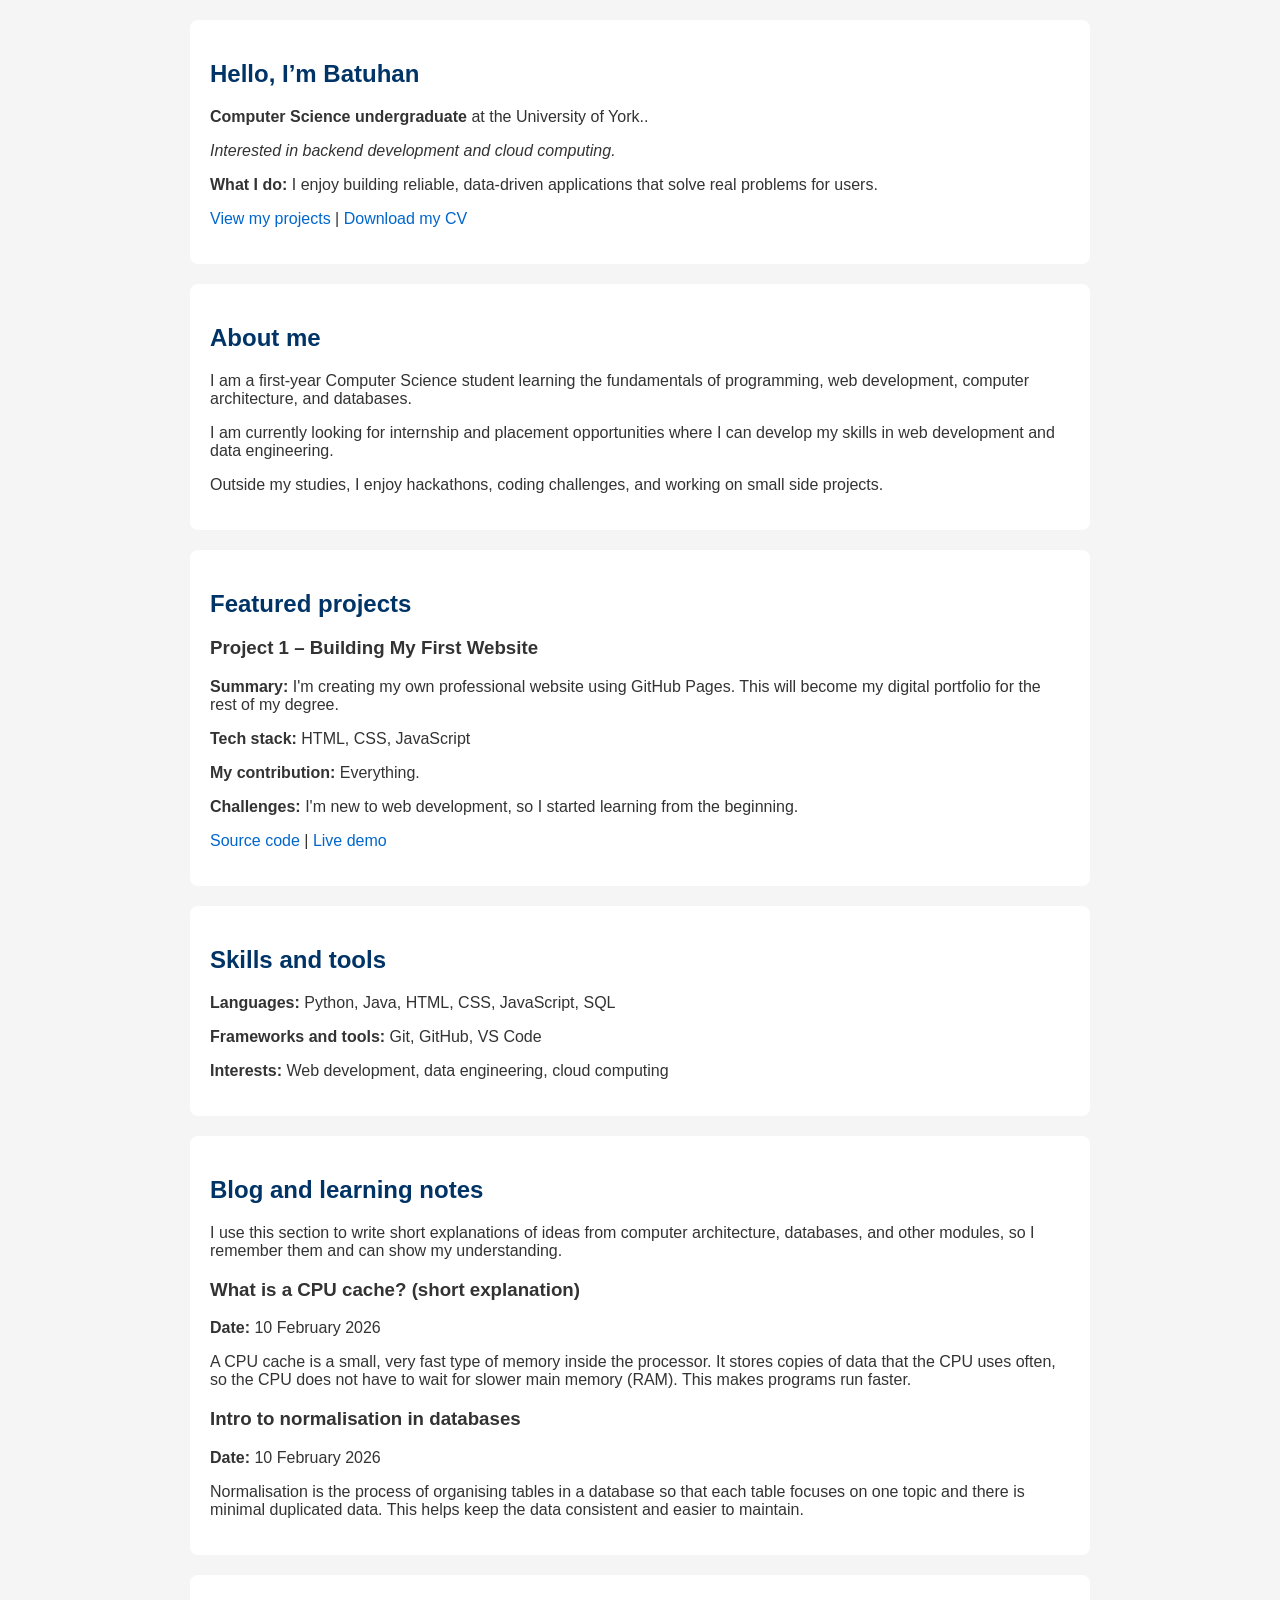
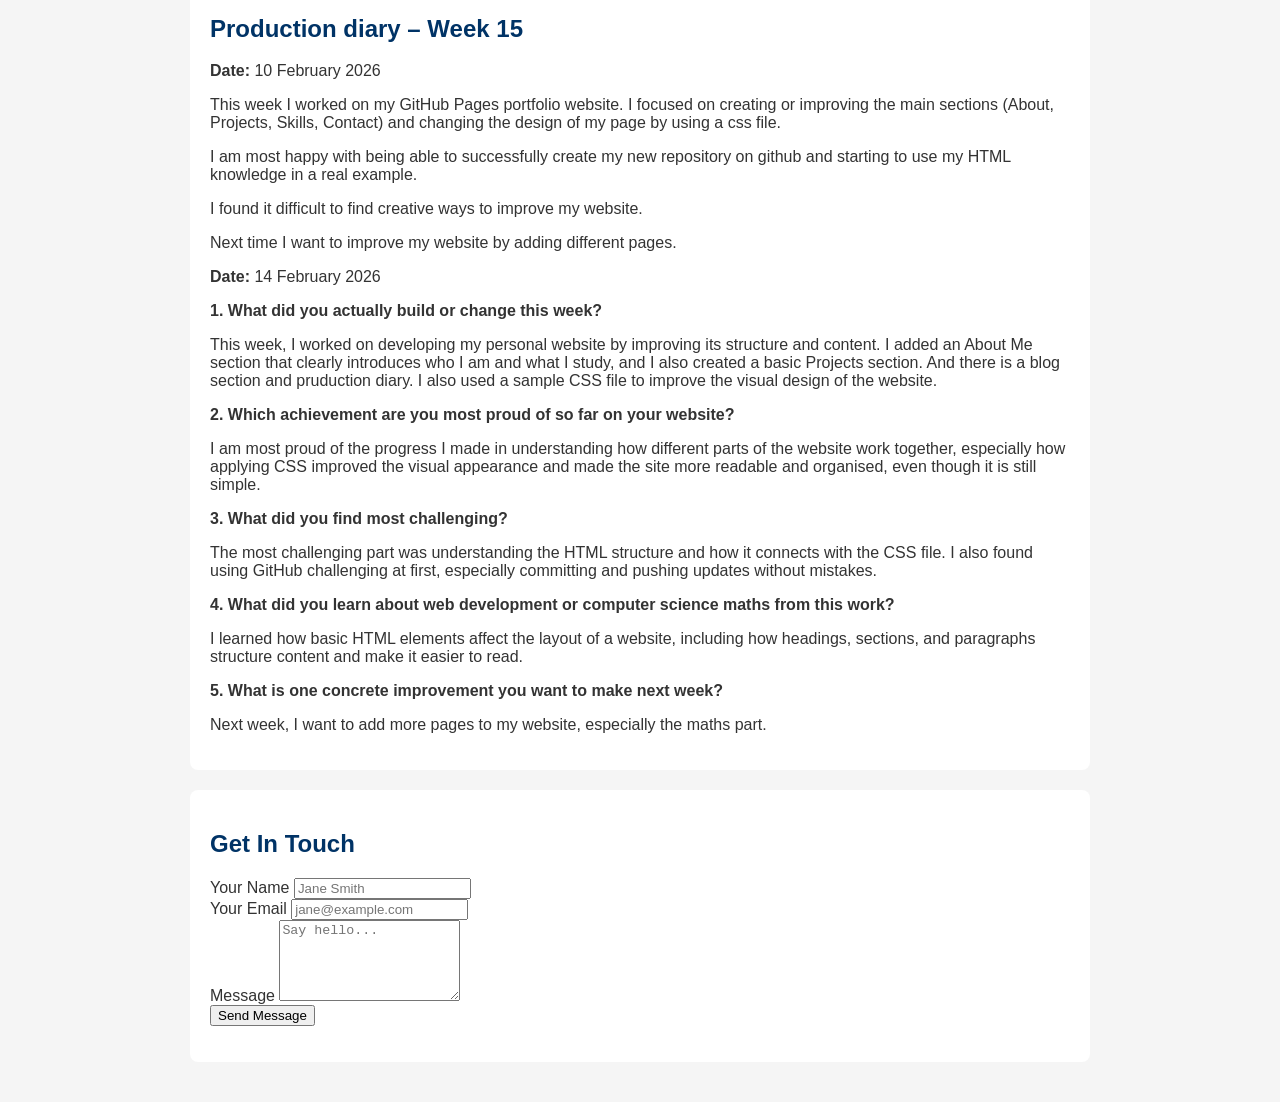
==== index.html @ 4245ebf7 "Implement Supabase form submission functionality Added Supabase configuration and form submission ha" ====
<!DOCTYPE html>
<html lang="en">
<head>
  <meta charset="UTF-8">
  <meta name="viewport" content="width=device-width, initial-scale=1.0">
  <title>My First Website</title>
  <link rel="stylesheet" href="style.css">
</head>

<body>
  <main>

    <!-- Hero section -->
    <section id="hero">
      <h2>Hello, I’m Batuhan</h2>
      <p><strong>Computer Science undergraduate</strong> at the University of York..</p>
      <p><em>Interested in backend development and cloud computing.</em></p>
      <p><strong>What I do:</strong> I enjoy building reliable, data-driven applications that solve real problems for users.</p>
      <p>
        <a href="#projects">View my projects</a> |
        <a href="YourCVLink.pdf">Download my CV</a>
      </p>
    </section>

    <!-- About section -->
    <section id="about">
      <h2>About me</h2>
      <p>I am a first-year Computer Science student learning the fundamentals of programming, web development, computer architecture, and databases.</p>
      <p>I am currently looking for internship and placement opportunities where I can develop my skills in web development and data engineering.</p>
      <p>Outside my studies, I enjoy hackathons, coding challenges, and working on small side projects.</p>
    </section>

    <!-- Projects section -->
    <section id="projects">
      <h2>Featured projects</h2>

      <article>
        <h3>Project 1 – Building My First Website</h3>
        <p><strong>Summary:</strong> I'm creating my own professional website using GitHub Pages. This will become my digital portfolio for the rest of my degree.</p>
        <p><strong>Tech stack:</strong> HTML, CSS, JavaScript</p>
        <p><strong>My contribution:</strong> Everything.</p>
        <p><strong>Challenges:</strong> I'm new to web development, so I started learning from the beginning.</p>
        <p>
          <a href="https://github.com/sfs561/sfs561.github.io">Source code</a> |
          <a href="https://sfs561.github.io/">Live demo</a>
        </p>
      </article>
    </section>

    <!-- Skills section -->
    <section id="skills">
      <h2>Skills and tools</h2>
      <p><strong>Languages:</strong> Python, Java, HTML, CSS, JavaScript, SQL</p>
      <p><strong>Frameworks and tools:</strong> Git, GitHub, VS Code</p>
      <p><strong>Interests:</strong> Web development, data engineering, cloud computing</p>
    </section>

    <!-- Blog / Writing section -->
  <section id="blog">
    <h2>Blog and learning notes</h2>
   
    <p>
      I use this section to write short explanations of ideas from computer architecture,
      databases, and other modules, so I remember them and can show my understanding.
    </p>
    
    <article>
      <h3>What is a CPU cache? (short explanation)</h3>
      <p><strong>Date:</strong> 10 February 2026</p>
      <p>
        A CPU cache is a small, very fast type of memory inside the processor. 
        It stores copies of data that the CPU uses often, so the CPU does not
        have to wait for slower main memory (RAM). This makes programs run faster.
      </p>
    </article>
 
    <article>
      <h3>Intro to normalisation in databases</h3>
      <p><strong>Date:</strong> 10 February 2026</p>
      <p>
        Normalisation is the process of organising tables in a database so that 
        each table focuses on one topic and there is minimal duplicated data.
        This helps keep the data consistent and easier to maintain.
      </p>
    </article>
 
    
  </section>

    
<section id="production-diary">
  <h2>Production diary – Week 15</h2>
  <p><strong>Date:</strong> 10 February 2026</p>
  <p>
    This week I worked on my GitHub Pages portfolio website. I focused on
    creating or improving the main sections (About, Projects, Skills, Contact)
    and changing the design of my page by using a css file.
  </p>
  <p>
    I am most happy with being able to successfully create my new repository on github and starting to use my HTML knowledge in a real example. 
  </p>
  <p>
    I found it difficult to find creative ways to improve my website.
  </p>
  <p>
    Next time I want to improve my website by adding different pages.
  </p>
  <p><strong>Date:</strong> 14 February 2026</p>
  <p><strong>
    1. What did you actually build or change this week?</strong></p>
  <p>This week, I worked on developing my personal website by improving its structure and content. 
    I added an About Me section that clearly introduces who I am and what I study, and I also created a basic Projects section.
    And there is a blog section and pruduction diary. I also used a sample CSS file to improve the visual design of the website.</p>
  <p><strong>
    2. Which achievement are you most proud of so far on your website?</strong></p>
  <p>I am most proud of the progress I made in understanding how different parts of the website work together, especially how applying CSS improved the visual appearance and made the site more readable and organised, even though it is still simple.</p>
  <p><strong>
    3. What did you find most challenging?</strong></p>
  <p>
    The most challenging part was understanding the HTML structure and how it connects with the CSS file. I also found using GitHub challenging at first, especially committing and pushing updates without mistakes.
  </p>
  <p><strong>
    4. What did you learn about web development or computer science maths from this work?
</strong></p>
  <p>I learned how basic HTML elements affect the layout of a website, including how headings, sections, and paragraphs structure content and make it easier to read.</p>
  <p><strong>
    5. What is one concrete improvement you want to make next week?
</strong></p>
  <p>Next week, I want to add more pages to my website, especially the maths part.</p>
</section>
  <!-- Contact Form — paste into your HTML where you want the form -->
<section id="contact">
<h2>Get In Touch</h2>
<form id="contact-form">
<div>
<label for="name">Your Name</label>
<input type="text" id="name" name="name" required
placeholder="Jane Smith" />
</div>
<div>
<label for="email">Your Email</label>
<input type="email" id="email" name="email" required
placeholder="jane@example.com" />
</div>
<div>
<label for="message">Message</label>
<textarea id="message" name="message" required
placeholder="Say hello..." rows="5"></textarea>
</div>
<button type="submit" id="submit-btn">Send Message</button>
<p id="form-status"></p>
</form>
</section>
   
  </main>
  <script>
// ── Supabase config ─────────────────────────────────────────────
// Replace these two values with YOUR project URL and anon key
const SUPABASE_URL = "https://ihsvjxcamsbvhydwrxga.supabase.co";
const SUPABASE_ANON = "sb_publishable_OjLAGXrJBRbByPJsdY6arw_NAXjvGSJ";
// ── Form submission handler ──────────────────────────────────────
document.getElementById("contact-form")
.addEventListener("submit", async function (event) {
// Prevent the default browser form submission (page reload)
event.preventDefault();
  // Grab the form values
const name = document.getElementById("name").value.trim();
const email = document.getElementById("email").value.trim();
const message = document.getElementById("message").value.trim();
const btn = document.getElementById("submit-btn");
const status = document.getElementById("form-status");
// Disable the button while we send (prevents double-submit)
btn.disabled = true;
btn.textContent = "Sending...";
status.textContent = "";
try {
// Call the Supabase REST API to insert a row
const response = await fetch(
`${SUPABASE_URL}/rest/v1/contact_messages`,
{
method: "POST",
headers: {
"Content-Type": "application/json",
"apikey": SUPABASE_ANON,
"Authorization": `Bearer ${SUPABASE_ANON}`,
"Prefer": "return=minimal"
},
body: JSON.stringify({ name, email, message })
}
);
if (response.ok) {
// Success — show confirmation and reset the form
status.textContent = "✓ Message sent! I will be in touch soon.";
status.style.color = "#1A7A4A";
event.target.reset();
} else {
// Supabase returned an error — log it for debugging
const err = await response.json();
console.error("Supabase error:", err);
status.textContent = "Something went wrong. Please try again.";
status.style.color = "#DC2626";
}
} catch (networkError) {
// Network/connectivity problem
console.error("Network error:", networkError);
status.textContent = "Could not connect. Check your internet connection.";
status.style.color = "#DC2626";
} finally {
// Always re-enable the button
btn.disabled = false;
btn.textContent = "Send Message";
}
});
</script>
</body>
</html>
---- style.css ----
body {
  font-family: Arial, sans-serif;
  margin: 0;
  background-color: #f5f5f5;
  color: #333;
}

main {
  max-width: 900px;
  margin: auto;
  padding: 20px;
}

section {
  background: white;
  padding: 20px;
  margin-bottom: 20px;
  border-radius: 8px;
}

h2 {
  color: #003366;
}

a {
  color: #0066cc;
  text-decoration: none;
}

a:hover {
  text-decoration: underline;
}
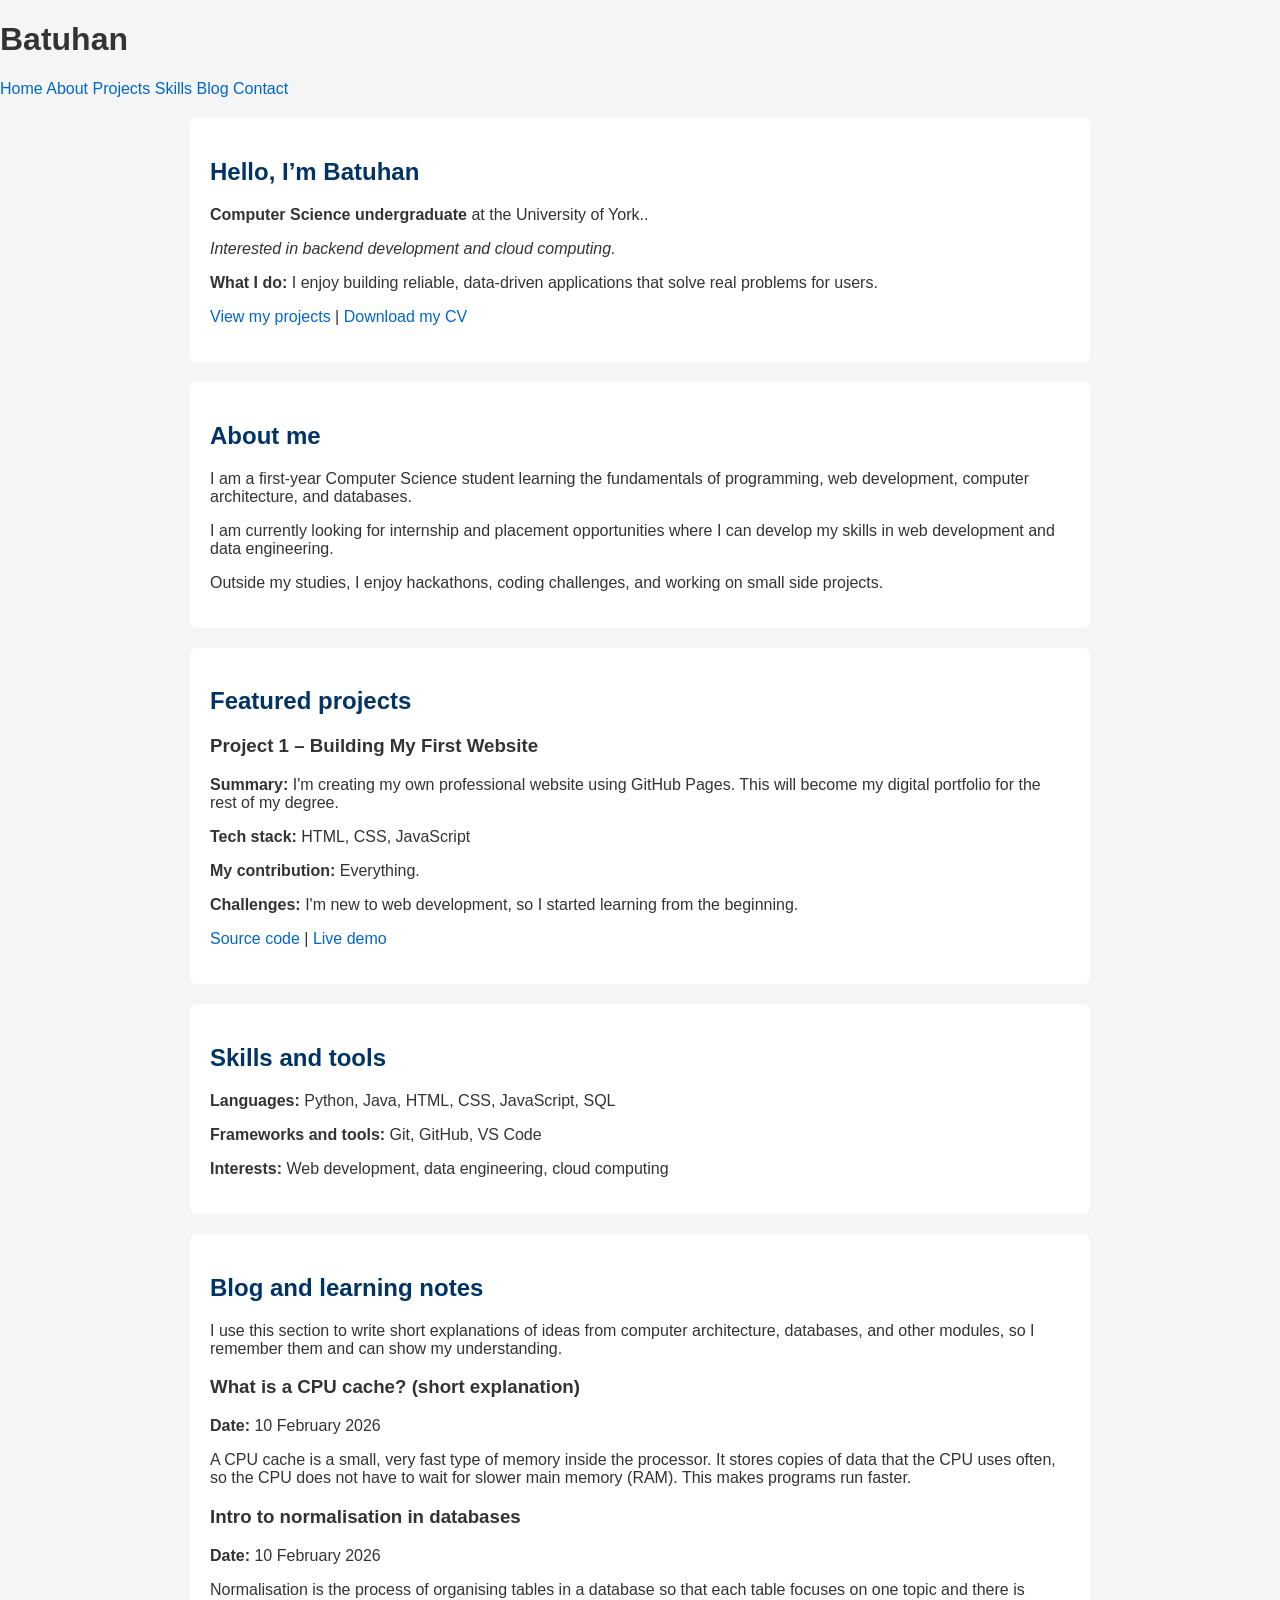
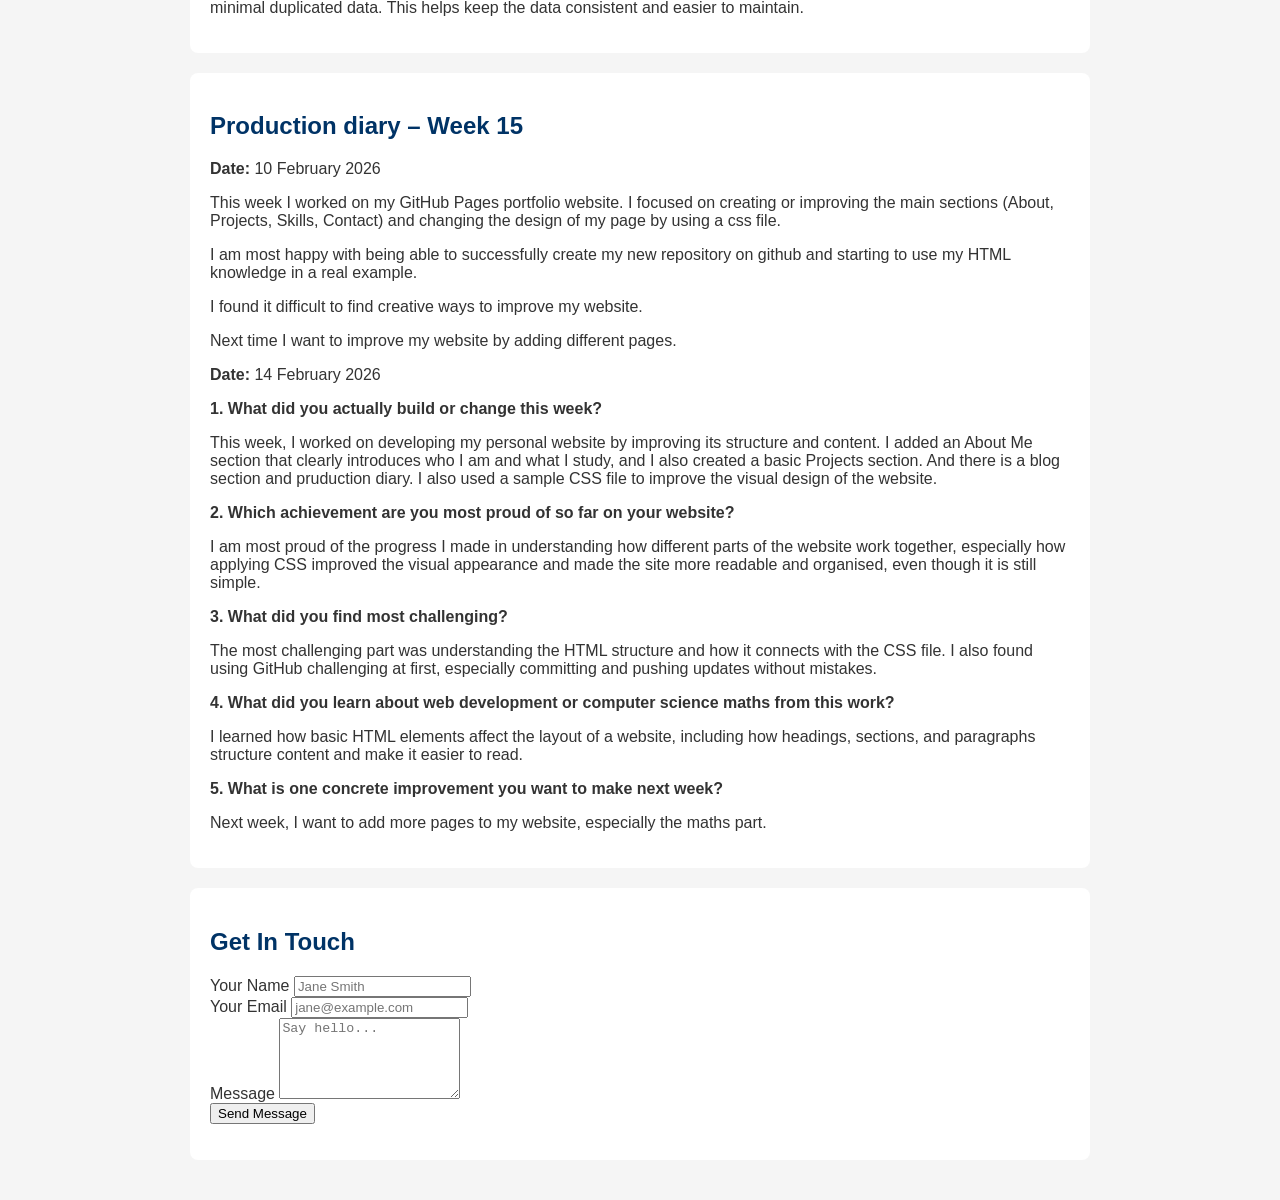
==== commit c45a0018: "Add header and navigation to index.html Added a header with navigation links to the index.html file." ====
--- a/index.html
+++ b/index.html
@@ -8,6 +8,19 @@
 </head>
 
 <body>
+  <header>
+  <div class="header-container">
+    <h1>Batuhan</h1>
+    <nav>
+      <a href="#hero">Home</a>
+      <a href="#about">About</a>
+      <a href="#projects">Projects</a>
+      <a href="#skills">Skills</a>
+      <a href="#blog">Blog</a>
+      <a href="#contact">Contact</a>
+    </nav>
+  </div>
+</header>
   <main>
 
     <!-- Hero section -->
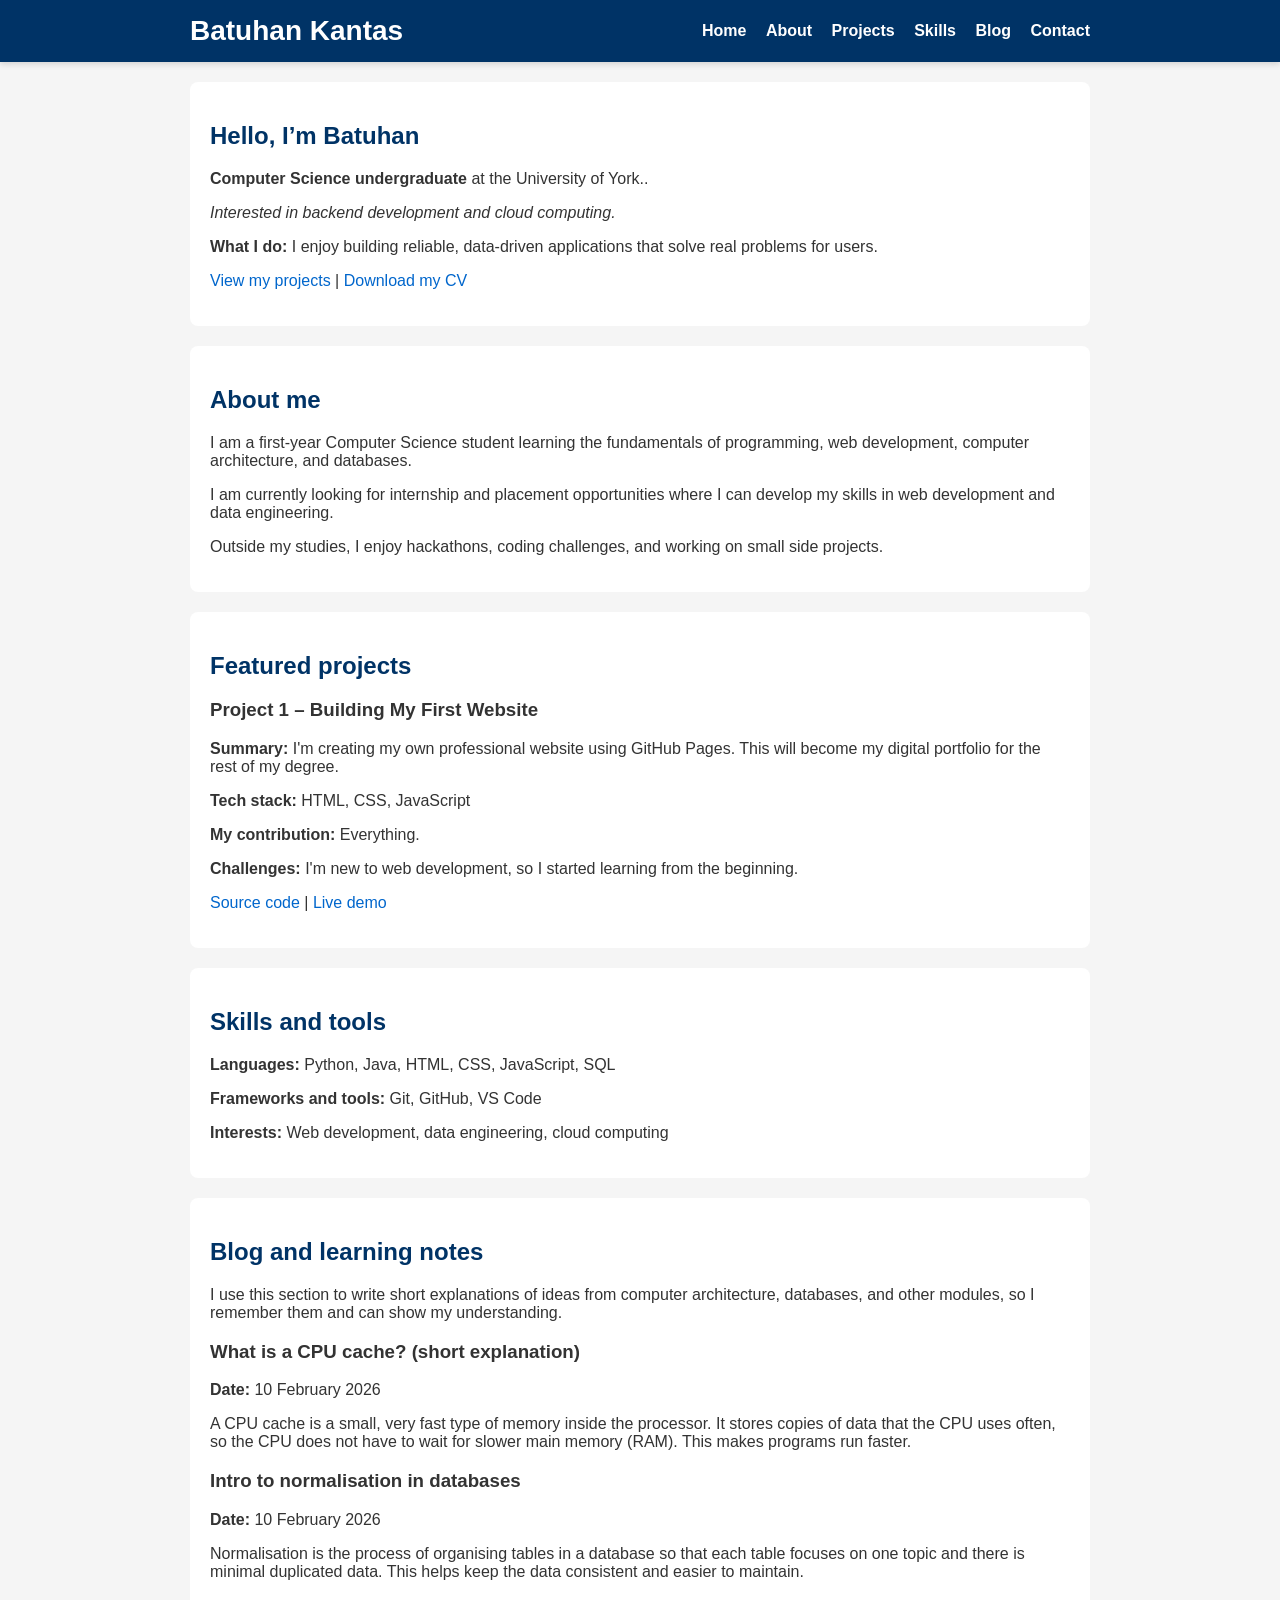
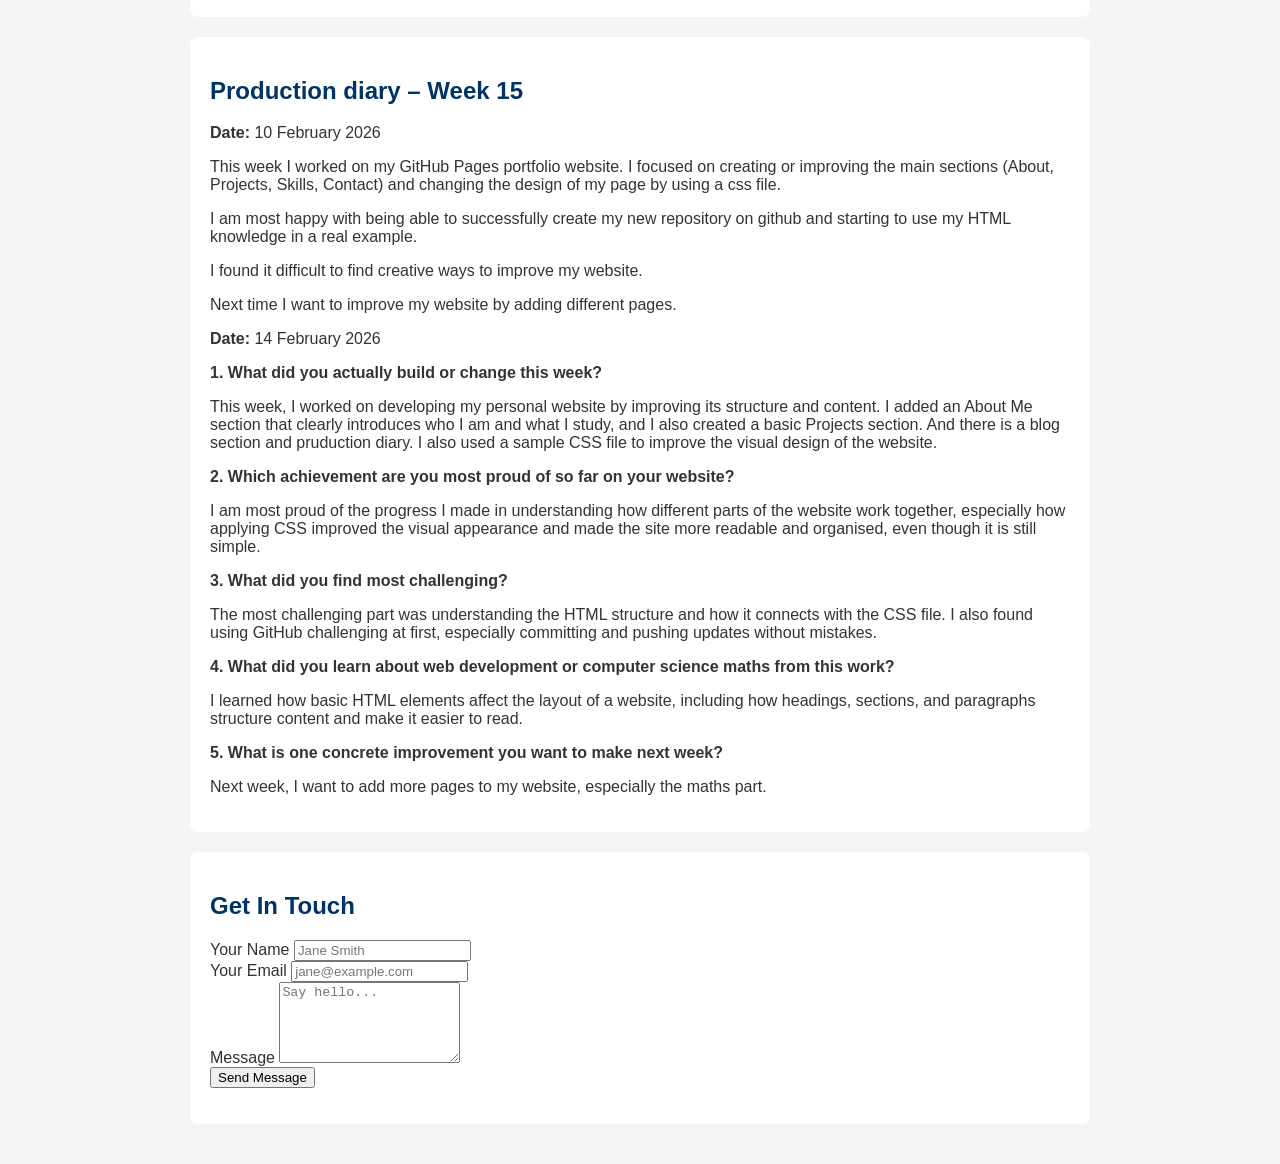
==== commit 2113f667: "Update header name to 'Batuhan Kantas'" ====
--- a/index.html
+++ b/index.html
@@ -10,7 +10,7 @@
 <body>
   <header>
   <div class="header-container">
-    <h1>Batuhan</h1>
+    <h1>Batuhan Kantas</h1>
     <nav>
       <a href="#hero">Home</a>
       <a href="#about">About</a>
--- a/style.css
+++ b/style.css
@@ -31,3 +31,36 @@
   text-decoration: underline;
 }
 
+/* ===== HEADER ===== */
+header {
+  background-color: #003366;
+  color: white;
+  padding: 15px 0;
+  box-shadow: 0 2px 6px rgba(0, 0, 0, 0.15);
+}
+
+.header-container {
+  max-width: 900px;
+  margin: auto;
+  padding: 0 20px;
+  display: flex;
+  justify-content: space-between;
+  align-items: center;
+}
+
+header h1 {
+  margin: 0;
+  font-size: 28px;
+}
+
+nav a {
+  color: white;
+  margin-left: 15px;
+  font-weight: bold;
+  text-decoration: none;
+}
+
+nav a:hover {
+  text-decoration: underline;
+}
+
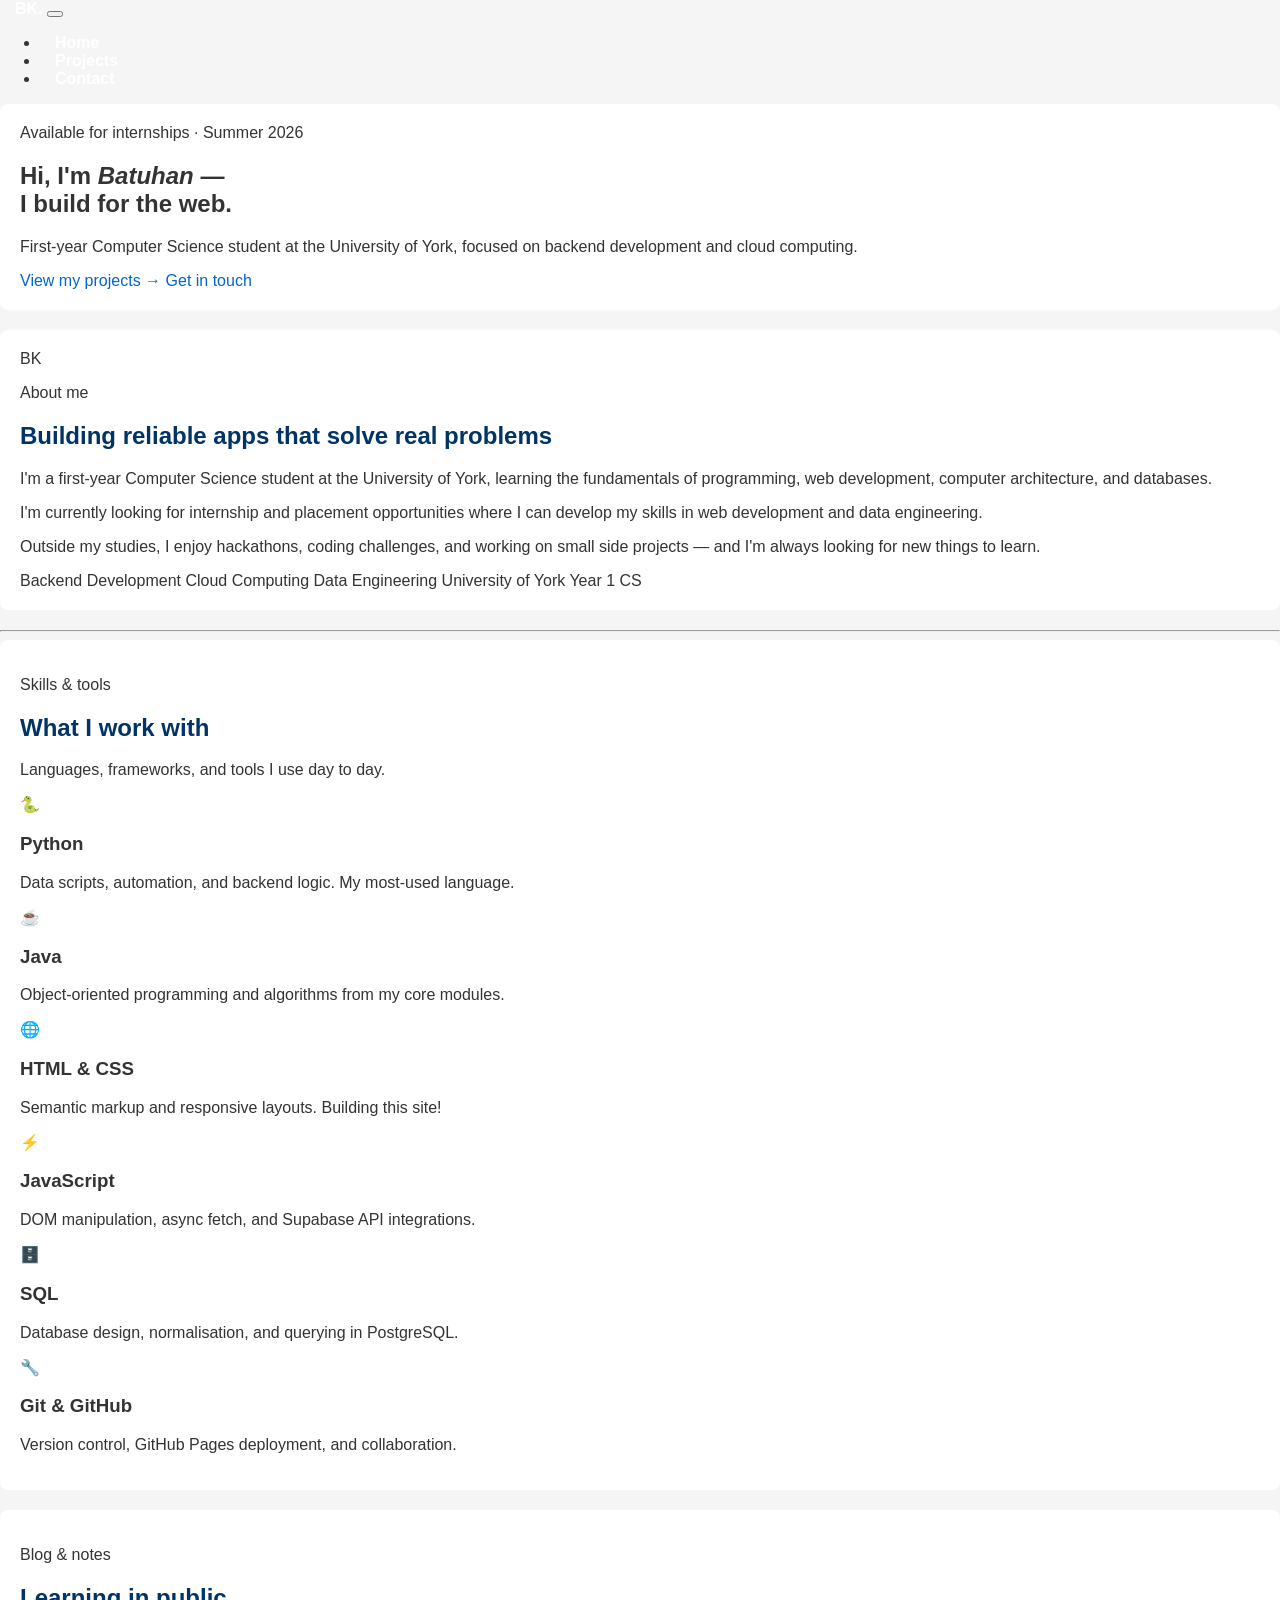
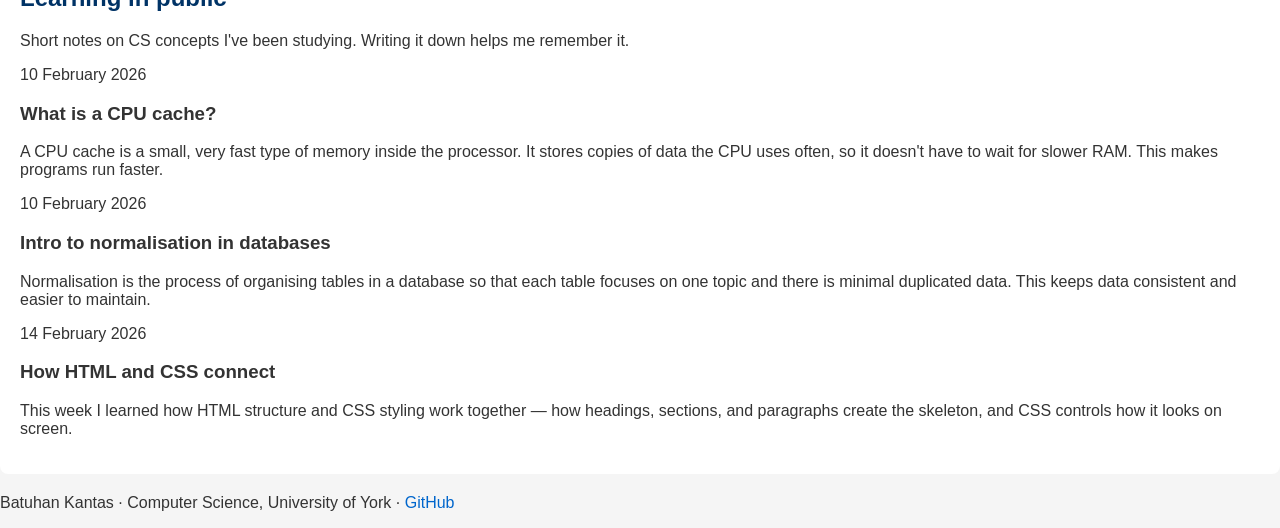
==== commit 29393936: "Update website title and restructure sections" ====
--- a/index.html
+++ b/index.html
@@ -3,227 +3,143 @@
 <head>
   <meta charset="UTF-8">
   <meta name="viewport" content="width=device-width, initial-scale=1.0">
-  <title>My First Website</title>
+  <title>Batuhan Kantas — Computer Science</title>
   <link rel="stylesheet" href="style.css">
 </head>
+<body>
 
-<body>
-  <header>
-  <div class="header-container">
-    <h1>Batuhan Kantas</h1>
-    <nav>
-      <a href="#hero">Home</a>
-      <a href="#about">About</a>
-      <a href="#projects">Projects</a>
-      <a href="#skills">Skills</a>
-      <a href="#blog">Blog</a>
-      <a href="#contact">Contact</a>
-    </nav>
-  </div>
-</header>
-  <main>
+  <!-- NAVBAR -->
+  <nav class="navbar">
+    <div class="nav-inner">
+      <a href="index.html" class="nav-logo">BK<span>.</span></a>
+      <button class="hamburger" id="hamburger" aria-label="Toggle navigation">
+        <span></span><span></span><span></span>
+      </button>
+      <ul class="nav-links" id="nav-links">
+        <li><a href="index.html" class="active">Home</a></li>
+        <li><a href="projects.html">Projects</a></li>
+        <li><a href="contact.html" class="nav-cta">Contact</a></li>
+      </ul>
+    </div>
+  </nav>
 
-    <!-- Hero section -->
-    <section id="hero">
-      <h2>Hello, I’m Batuhan</h2>
-      <p><strong>Computer Science undergraduate</strong> at the University of York..</p>
-      <p><em>Interested in backend development and cloud computing.</em></p>
-      <p><strong>What I do:</strong> I enjoy building reliable, data-driven applications that solve real problems for users.</p>
-      <p>
-        <a href="#projects">View my projects</a> |
-        <a href="YourCVLink.pdf">Download my CV</a>
-      </p>
-    </section>
-
-    <!-- About section -->
-    <section id="about">
-      <h2>About me</h2>
-      <p>I am a first-year Computer Science student learning the fundamentals of programming, web development, computer architecture, and databases.</p>
-      <p>I am currently looking for internship and placement opportunities where I can develop my skills in web development and data engineering.</p>
-      <p>Outside my studies, I enjoy hackathons, coding challenges, and working on small side projects.</p>
-    </section>
-
-    <!-- Projects section -->
-    <section id="projects">
-      <h2>Featured projects</h2>
-
-      <article>
-        <h3>Project 1 – Building My First Website</h3>
-        <p><strong>Summary:</strong> I'm creating my own professional website using GitHub Pages. This will become my digital portfolio for the rest of my degree.</p>
-        <p><strong>Tech stack:</strong> HTML, CSS, JavaScript</p>
-        <p><strong>My contribution:</strong> Everything.</p>
-        <p><strong>Challenges:</strong> I'm new to web development, so I started learning from the beginning.</p>
-        <p>
-          <a href="https://github.com/sfs561/sfs561.github.io">Source code</a> |
-          <a href="https://sfs561.github.io/">Live demo</a>
-        </p>
-      </article>
-    </section>
-
-    <!-- Skills section -->
-    <section id="skills">
-      <h2>Skills and tools</h2>
-      <p><strong>Languages:</strong> Python, Java, HTML, CSS, JavaScript, SQL</p>
-      <p><strong>Frameworks and tools:</strong> Git, GitHub, VS Code</p>
-      <p><strong>Interests:</strong> Web development, data engineering, cloud computing</p>
-    </section>
-
-    <!-- Blog / Writing section -->
-  <section id="blog">
-    <h2>Blog and learning notes</h2>
-   
-    <p>
-      I use this section to write short explanations of ideas from computer architecture,
-      databases, and other modules, so I remember them and can show my understanding.
-    </p>
-    
-    <article>
-      <h3>What is a CPU cache? (short explanation)</h3>
-      <p><strong>Date:</strong> 10 February 2026</p>
-      <p>
-        A CPU cache is a small, very fast type of memory inside the processor. 
-        It stores copies of data that the CPU uses often, so the CPU does not
-        have to wait for slower main memory (RAM). This makes programs run faster.
-      </p>
-    </article>
- 
-    <article>
-      <h3>Intro to normalisation in databases</h3>
-      <p><strong>Date:</strong> 10 February 2026</p>
-      <p>
-        Normalisation is the process of organising tables in a database so that 
-        each table focuses on one topic and there is minimal duplicated data.
-        This helps keep the data consistent and easier to maintain.
-      </p>
-    </article>
- 
-    
+  <!-- HERO -->
+  <section class="hero">
+    <div class="hero-inner">
+      <div class="hero-eyebrow">Available for internships · Summer 2026</div>
+      <h1>Hi, I'm <em>Batuhan</em> —<br>I build for the web.</h1>
+      <p class="hero-sub">First-year Computer Science student at the University of York, focused on backend development and cloud computing.</p>
+      <div class="hero-btns">
+        <a href="projects.html" class="btn btn-primary">View my projects →</a>
+        <a href="contact.html" class="btn btn-outline">Get in touch</a>
+      </div>
+    </div>
   </section>
 
-    
-<section id="production-diary">
-  <h2>Production diary – Week 15</h2>
-  <p><strong>Date:</strong> 10 February 2026</p>
-  <p>
-    This week I worked on my GitHub Pages portfolio website. I focused on
-    creating or improving the main sections (About, Projects, Skills, Contact)
-    and changing the design of my page by using a css file.
-  </p>
-  <p>
-    I am most happy with being able to successfully create my new repository on github and starting to use my HTML knowledge in a real example. 
-  </p>
-  <p>
-    I found it difficult to find creative ways to improve my website.
-  </p>
-  <p>
-    Next time I want to improve my website by adding different pages.
-  </p>
-  <p><strong>Date:</strong> 14 February 2026</p>
-  <p><strong>
-    1. What did you actually build or change this week?</strong></p>
-  <p>This week, I worked on developing my personal website by improving its structure and content. 
-    I added an About Me section that clearly introduces who I am and what I study, and I also created a basic Projects section.
-    And there is a blog section and pruduction diary. I also used a sample CSS file to improve the visual design of the website.</p>
-  <p><strong>
-    2. Which achievement are you most proud of so far on your website?</strong></p>
-  <p>I am most proud of the progress I made in understanding how different parts of the website work together, especially how applying CSS improved the visual appearance and made the site more readable and organised, even though it is still simple.</p>
-  <p><strong>
-    3. What did you find most challenging?</strong></p>
-  <p>
-    The most challenging part was understanding the HTML structure and how it connects with the CSS file. I also found using GitHub challenging at first, especially committing and pushing updates without mistakes.
-  </p>
-  <p><strong>
-    4. What did you learn about web development or computer science maths from this work?
-</strong></p>
-  <p>I learned how basic HTML elements affect the layout of a website, including how headings, sections, and paragraphs structure content and make it easier to read.</p>
-  <p><strong>
-    5. What is one concrete improvement you want to make next week?
-</strong></p>
-  <p>Next week, I want to add more pages to my website, especially the maths part.</p>
-</section>
-  <!-- Contact Form — paste into your HTML where you want the form -->
-<section id="contact">
-<h2>Get In Touch</h2>
-<form id="contact-form">
-<div>
-<label for="name">Your Name</label>
-<input type="text" id="name" name="name" required
-placeholder="Jane Smith" />
-</div>
-<div>
-<label for="email">Your Email</label>
-<input type="email" id="email" name="email" required
-placeholder="jane@example.com" />
-</div>
-<div>
-<label for="message">Message</label>
-<textarea id="message" name="message" required
-placeholder="Say hello..." rows="5"></textarea>
-</div>
-<button type="submit" id="submit-btn">Send Message</button>
-<p id="form-status"></p>
-</form>
-</section>
-   
-  </main>
+  <!-- ABOUT -->
+  <section class="page" id="about">
+    <div class="about-grid">
+      <div>
+        <div class="about-avatar">
+          <span class="avatar-initials">BK</span>
+        </div>
+      </div>
+      <div class="about-content">
+        <p class="section-label">About me</p>
+        <h2>Building reliable apps that solve real problems</h2>
+        <p>I'm a first-year Computer Science student at the University of York, learning the fundamentals of programming, web development, computer architecture, and databases.</p>
+        <p>I'm currently looking for internship and placement opportunities where I can develop my skills in web development and data engineering.</p>
+        <p>Outside my studies, I enjoy hackathons, coding challenges, and working on small side projects — and I'm always looking for new things to learn.</p>
+        <div class="about-tags">
+          <span class="tag">Backend Development</span>
+          <span class="tag">Cloud Computing</span>
+          <span class="tag">Data Engineering</span>
+          <span class="tag">University of York</span>
+          <span class="tag">Year 1 CS</span>
+        </div>
+      </div>
+    </div>
+  </section>
+
+  <hr class="divider">
+
+  <!-- SKILLS -->
+  <section class="skills-section">
+    <div class="skills-inner">
+      <p class="section-label">Skills &amp; tools</p>
+      <h2 class="section-title">What I work with</h2>
+      <p class="section-desc">Languages, frameworks, and tools I use day to day.</p>
+      <div class="skills-grid">
+        <div class="skill-card">
+          <div class="skill-icon">🐍</div>
+          <h3>Python</h3>
+          <p>Data scripts, automation, and backend logic. My most-used language.</p>
+        </div>
+        <div class="skill-card">
+          <div class="skill-icon">☕</div>
+          <h3>Java</h3>
+          <p>Object-oriented programming and algorithms from my core modules.</p>
+        </div>
+        <div class="skill-card">
+          <div class="skill-icon">🌐</div>
+          <h3>HTML &amp; CSS</h3>
+          <p>Semantic markup and responsive layouts. Building this site!</p>
+        </div>
+        <div class="skill-card">
+          <div class="skill-icon">⚡</div>
+          <h3>JavaScript</h3>
+          <p>DOM manipulation, async fetch, and Supabase API integrations.</p>
+        </div>
+        <div class="skill-card">
+          <div class="skill-icon">🗄️</div>
+          <h3>SQL</h3>
+          <p>Database design, normalisation, and querying in PostgreSQL.</p>
+        </div>
+        <div class="skill-card">
+          <div class="skill-icon">🔧</div>
+          <h3>Git &amp; GitHub</h3>
+          <p>Version control, GitHub Pages deployment, and collaboration.</p>
+        </div>
+      </div>
+    </div>
+  </section>
+
+  <!-- BLOG -->
+  <section class="page" id="blog">
+    <p class="section-label">Blog &amp; notes</p>
+    <h2 class="section-title">Learning in public</h2>
+    <p class="section-desc">Short notes on CS concepts I've been studying. Writing it down helps me remember it.</p>
+    <div class="blog-grid">
+      <div class="blog-card">
+        <p class="blog-date">10 February 2026</p>
+        <h3>What is a CPU cache?</h3>
+        <p>A CPU cache is a small, very fast type of memory inside the processor. It stores copies of data the CPU uses often, so it doesn't have to wait for slower RAM. This makes programs run faster.</p>
+      </div>
+      <div class="blog-card">
+        <p class="blog-date">10 February 2026</p>
+        <h3>Intro to normalisation in databases</h3>
+        <p>Normalisation is the process of organising tables in a database so that each table focuses on one topic and there is minimal duplicated data. This keeps data consistent and easier to maintain.</p>
+      </div>
+      <div class="blog-card">
+        <p class="blog-date">14 February 2026</p>
+        <h3>How HTML and CSS connect</h3>
+        <p>This week I learned how HTML structure and CSS styling work together — how headings, sections, and paragraphs create the skeleton, and CSS controls how it looks on screen.</p>
+      </div>
+    </div>
+  </section>
+
+  <!-- FOOTER -->
+  <footer>
+    <p>Batuhan Kantas <span>·</span> Computer Science, University of York <span>·</span>
+      <a href="https://github.com/sfs561" target="_blank">GitHub</a>
+    </p>
+  </footer>
+
   <script>
-// ── Supabase config ─────────────────────────────────────────────
-// Replace these two values with YOUR project URL and anon key
-const SUPABASE_URL = "https://ihsvjxcamsbvhydwrxga.supabase.co";
-const SUPABASE_ANON = "sb_publishable_OjLAGXrJBRbByPJsdY6arw_NAXjvGSJ";
-// ── Form submission handler ──────────────────────────────────────
-document.getElementById("contact-form")
-.addEventListener("submit", async function (event) {
-// Prevent the default browser form submission (page reload)
-event.preventDefault();
-  // Grab the form values
-const name = document.getElementById("name").value.trim();
-const email = document.getElementById("email").value.trim();
-const message = document.getElementById("message").value.trim();
-const btn = document.getElementById("submit-btn");
-const status = document.getElementById("form-status");
-// Disable the button while we send (prevents double-submit)
-btn.disabled = true;
-btn.textContent = "Sending...";
-status.textContent = "";
-try {
-// Call the Supabase REST API to insert a row
-const response = await fetch(
-`${SUPABASE_URL}/rest/v1/contact_messages`,
-{
-method: "POST",
-headers: {
-"Content-Type": "application/json",
-"apikey": SUPABASE_ANON,
-"Authorization": `Bearer ${SUPABASE_ANON}`,
-"Prefer": "return=minimal"
-},
-body: JSON.stringify({ name, email, message })
-}
-);
-if (response.ok) {
-// Success — show confirmation and reset the form
-status.textContent = "✓ Message sent! I will be in touch soon.";
-status.style.color = "#1A7A4A";
-event.target.reset();
-} else {
-// Supabase returned an error — log it for debugging
-const err = await response.json();
-console.error("Supabase error:", err);
-status.textContent = "Something went wrong. Please try again.";
-status.style.color = "#DC2626";
-}
-} catch (networkError) {
-// Network/connectivity problem
-console.error("Network error:", networkError);
-status.textContent = "Could not connect. Check your internet connection.";
-status.style.color = "#DC2626";
-} finally {
-// Always re-enable the button
-btn.disabled = false;
-btn.textContent = "Send Message";
-}
-});
-</script>
+    const hamburger = document.getElementById('hamburger');
+    const navLinks = document.getElementById('nav-links');
+    hamburger.addEventListener('click', () => navLinks.classList.toggle('open'));
+  </script>
+
 </body>
 </html>
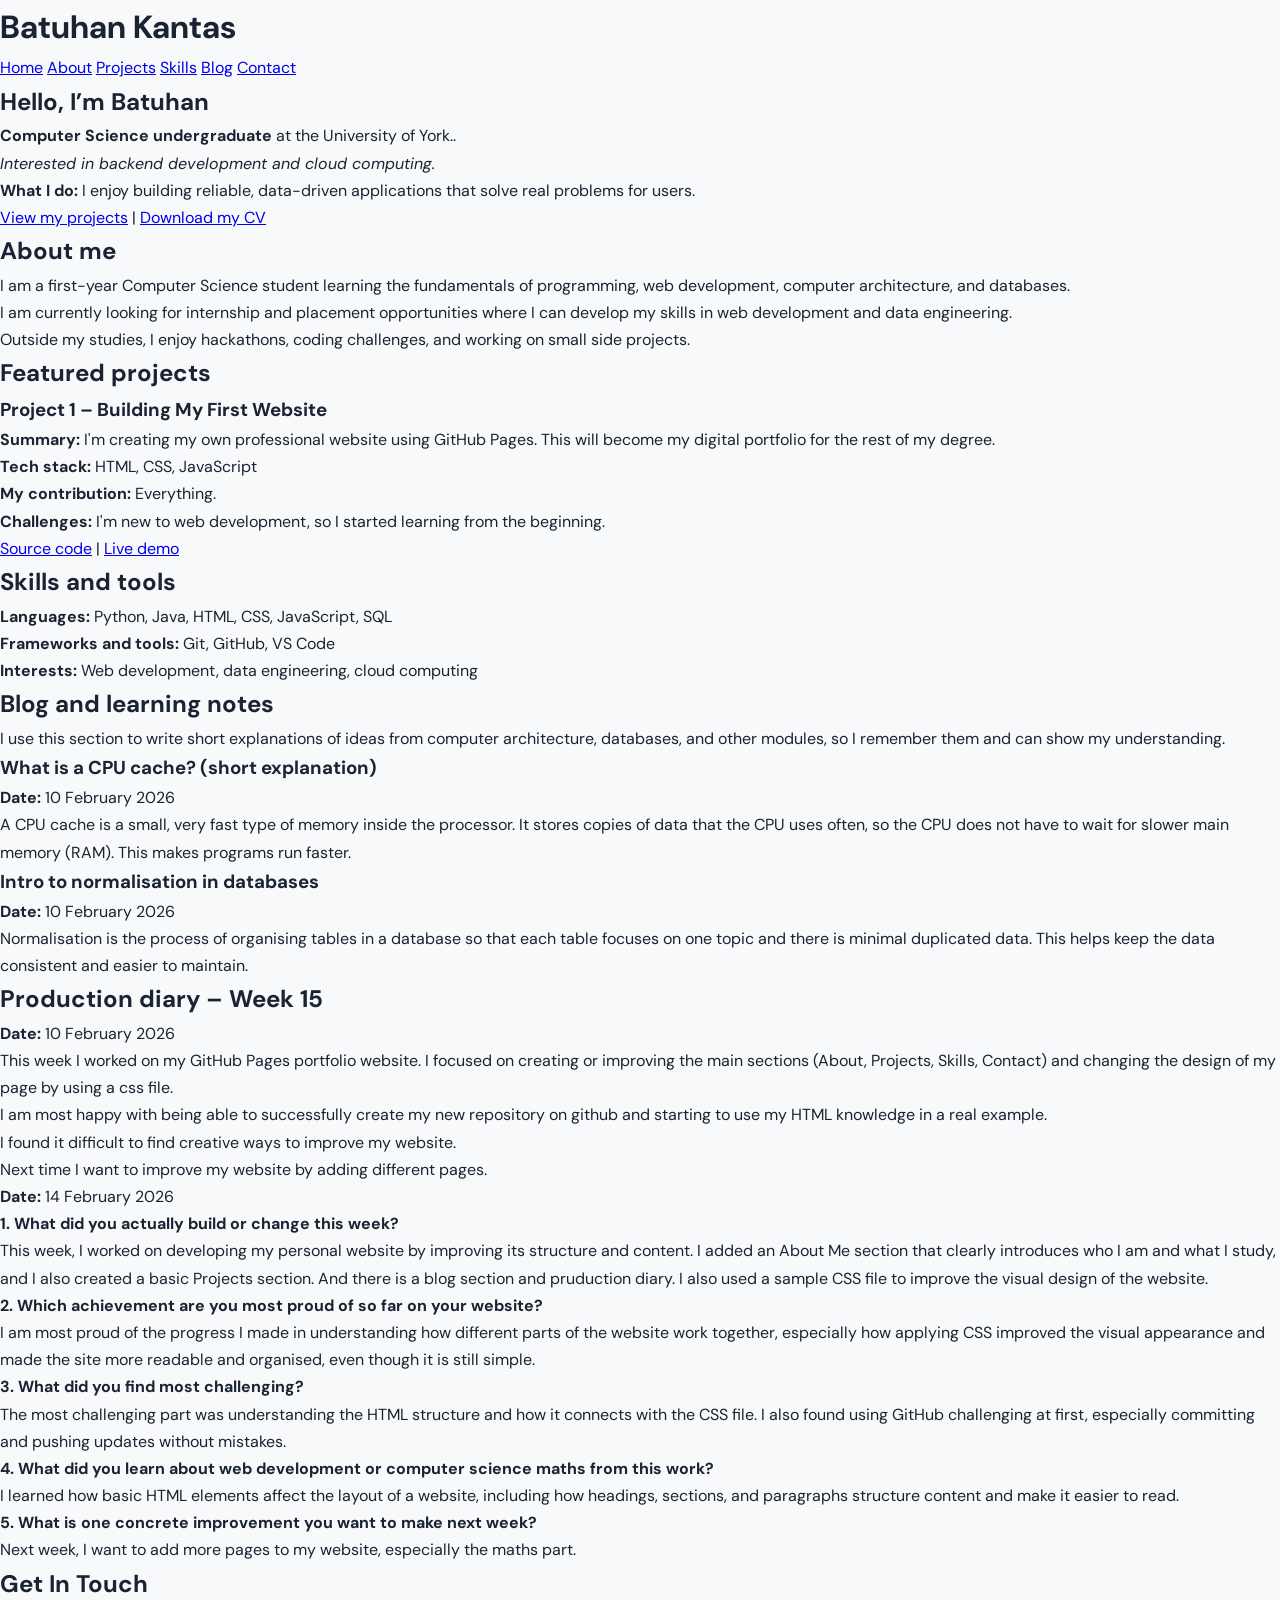
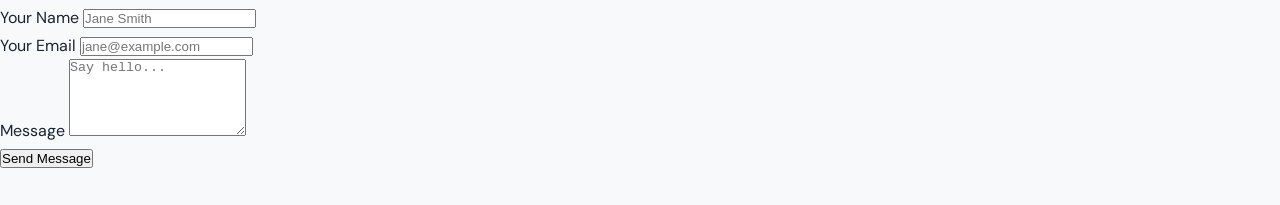
==== commit c422c220: "Revamp index.html structure and content Updated the title and added sections for header, hero, about" ====
--- a/index.html
+++ b/index.html
@@ -3,143 +3,227 @@
 <head>
   <meta charset="UTF-8">
   <meta name="viewport" content="width=device-width, initial-scale=1.0">
-  <title>Batuhan Kantas — Computer Science</title>
+  <title>My First Website</title>
   <link rel="stylesheet" href="style.css">
 </head>
+
 <body>
-
-  <!-- NAVBAR -->
-  <nav class="navbar">
-    <div class="nav-inner">
-      <a href="index.html" class="nav-logo">BK<span>.</span></a>
-      <button class="hamburger" id="hamburger" aria-label="Toggle navigation">
-        <span></span><span></span><span></span>
-      </button>
-      <ul class="nav-links" id="nav-links">
-        <li><a href="index.html" class="active">Home</a></li>
-        <li><a href="projects.html">Projects</a></li>
-        <li><a href="contact.html" class="nav-cta">Contact</a></li>
-      </ul>
-    </div>
-  </nav>
-
-  <!-- HERO -->
-  <section class="hero">
-    <div class="hero-inner">
-      <div class="hero-eyebrow">Available for internships · Summer 2026</div>
-      <h1>Hi, I'm <em>Batuhan</em> —<br>I build for the web.</h1>
-      <p class="hero-sub">First-year Computer Science student at the University of York, focused on backend development and cloud computing.</p>
-      <div class="hero-btns">
-        <a href="projects.html" class="btn btn-primary">View my projects →</a>
-        <a href="contact.html" class="btn btn-outline">Get in touch</a>
-      </div>
-    </div>
+  <header>
+  <div class="header-container">
+    <h1>Batuhan Kantas</h1>
+    <nav>
+      <a href="#hero">Home</a>
+      <a href="#about">About</a>
+      <a href="#projects">Projects</a>
+      <a href="#skills">Skills</a>
+      <a href="#blog">Blog</a>
+      <a href="#contact">Contact</a>
+    </nav>
+  </div>
+</header>
+  <main>
+
+    <!-- Hero section -->
+    <section id="hero">
+      <h2>Hello, I’m Batuhan</h2>
+      <p><strong>Computer Science undergraduate</strong> at the University of York..</p>
+      <p><em>Interested in backend development and cloud computing.</em></p>
+      <p><strong>What I do:</strong> I enjoy building reliable, data-driven applications that solve real problems for users.</p>
+      <p>
+        <a href="#projects">View my projects</a> |
+        <a href="YourCVLink.pdf">Download my CV</a>
+      </p>
+    </section>
+
+    <!-- About section -->
+    <section id="about">
+      <h2>About me</h2>
+      <p>I am a first-year Computer Science student learning the fundamentals of programming, web development, computer architecture, and databases.</p>
+      <p>I am currently looking for internship and placement opportunities where I can develop my skills in web development and data engineering.</p>
+      <p>Outside my studies, I enjoy hackathons, coding challenges, and working on small side projects.</p>
+    </section>
+
+    <!-- Projects section -->
+    <section id="projects">
+      <h2>Featured projects</h2>
+
+      <article>
+        <h3>Project 1 – Building My First Website</h3>
+        <p><strong>Summary:</strong> I'm creating my own professional website using GitHub Pages. This will become my digital portfolio for the rest of my degree.</p>
+        <p><strong>Tech stack:</strong> HTML, CSS, JavaScript</p>
+        <p><strong>My contribution:</strong> Everything.</p>
+        <p><strong>Challenges:</strong> I'm new to web development, so I started learning from the beginning.</p>
+        <p>
+          <a href="https://github.com/sfs561/sfs561.github.io">Source code</a> |
+          <a href="https://sfs561.github.io/">Live demo</a>
+        </p>
+      </article>
+    </section>
+
+    <!-- Skills section -->
+    <section id="skills">
+      <h2>Skills and tools</h2>
+      <p><strong>Languages:</strong> Python, Java, HTML, CSS, JavaScript, SQL</p>
+      <p><strong>Frameworks and tools:</strong> Git, GitHub, VS Code</p>
+      <p><strong>Interests:</strong> Web development, data engineering, cloud computing</p>
+    </section>
+
+    <!-- Blog / Writing section -->
+  <section id="blog">
+    <h2>Blog and learning notes</h2>
+   
+    <p>
+      I use this section to write short explanations of ideas from computer architecture,
+      databases, and other modules, so I remember them and can show my understanding.
+    </p>
+    
+    <article>
+      <h3>What is a CPU cache? (short explanation)</h3>
+      <p><strong>Date:</strong> 10 February 2026</p>
+      <p>
+        A CPU cache is a small, very fast type of memory inside the processor. 
+        It stores copies of data that the CPU uses often, so the CPU does not
+        have to wait for slower main memory (RAM). This makes programs run faster.
+      </p>
+    </article>
+ 
+    <article>
+      <h3>Intro to normalisation in databases</h3>
+      <p><strong>Date:</strong> 10 February 2026</p>
+      <p>
+        Normalisation is the process of organising tables in a database so that 
+        each table focuses on one topic and there is minimal duplicated data.
+        This helps keep the data consistent and easier to maintain.
+      </p>
+    </article>
+ 
+    
   </section>
 
-  <!-- ABOUT -->
-  <section class="page" id="about">
-    <div class="about-grid">
-      <div>
-        <div class="about-avatar">
-          <span class="avatar-initials">BK</span>
-        </div>
-      </div>
-      <div class="about-content">
-        <p class="section-label">About me</p>
-        <h2>Building reliable apps that solve real problems</h2>
-        <p>I'm a first-year Computer Science student at the University of York, learning the fundamentals of programming, web development, computer architecture, and databases.</p>
-        <p>I'm currently looking for internship and placement opportunities where I can develop my skills in web development and data engineering.</p>
-        <p>Outside my studies, I enjoy hackathons, coding challenges, and working on small side projects — and I'm always looking for new things to learn.</p>
-        <div class="about-tags">
-          <span class="tag">Backend Development</span>
-          <span class="tag">Cloud Computing</span>
-          <span class="tag">Data Engineering</span>
-          <span class="tag">University of York</span>
-          <span class="tag">Year 1 CS</span>
-        </div>
-      </div>
-    </div>
-  </section>
-
-  <hr class="divider">
-
-  <!-- SKILLS -->
-  <section class="skills-section">
-    <div class="skills-inner">
-      <p class="section-label">Skills &amp; tools</p>
-      <h2 class="section-title">What I work with</h2>
-      <p class="section-desc">Languages, frameworks, and tools I use day to day.</p>
-      <div class="skills-grid">
-        <div class="skill-card">
-          <div class="skill-icon">🐍</div>
-          <h3>Python</h3>
-          <p>Data scripts, automation, and backend logic. My most-used language.</p>
-        </div>
-        <div class="skill-card">
-          <div class="skill-icon">☕</div>
-          <h3>Java</h3>
-          <p>Object-oriented programming and algorithms from my core modules.</p>
-        </div>
-        <div class="skill-card">
-          <div class="skill-icon">🌐</div>
-          <h3>HTML &amp; CSS</h3>
-          <p>Semantic markup and responsive layouts. Building this site!</p>
-        </div>
-        <div class="skill-card">
-          <div class="skill-icon">⚡</div>
-          <h3>JavaScript</h3>
-          <p>DOM manipulation, async fetch, and Supabase API integrations.</p>
-        </div>
-        <div class="skill-card">
-          <div class="skill-icon">🗄️</div>
-          <h3>SQL</h3>
-          <p>Database design, normalisation, and querying in PostgreSQL.</p>
-        </div>
-        <div class="skill-card">
-          <div class="skill-icon">🔧</div>
-          <h3>Git &amp; GitHub</h3>
-          <p>Version control, GitHub Pages deployment, and collaboration.</p>
-        </div>
-      </div>
-    </div>
-  </section>
-
-  <!-- BLOG -->
-  <section class="page" id="blog">
-    <p class="section-label">Blog &amp; notes</p>
-    <h2 class="section-title">Learning in public</h2>
-    <p class="section-desc">Short notes on CS concepts I've been studying. Writing it down helps me remember it.</p>
-    <div class="blog-grid">
-      <div class="blog-card">
-        <p class="blog-date">10 February 2026</p>
-        <h3>What is a CPU cache?</h3>
-        <p>A CPU cache is a small, very fast type of memory inside the processor. It stores copies of data the CPU uses often, so it doesn't have to wait for slower RAM. This makes programs run faster.</p>
-      </div>
-      <div class="blog-card">
-        <p class="blog-date">10 February 2026</p>
-        <h3>Intro to normalisation in databases</h3>
-        <p>Normalisation is the process of organising tables in a database so that each table focuses on one topic and there is minimal duplicated data. This keeps data consistent and easier to maintain.</p>
-      </div>
-      <div class="blog-card">
-        <p class="blog-date">14 February 2026</p>
-        <h3>How HTML and CSS connect</h3>
-        <p>This week I learned how HTML structure and CSS styling work together — how headings, sections, and paragraphs create the skeleton, and CSS controls how it looks on screen.</p>
-      </div>
-    </div>
-  </section>
-
-  <!-- FOOTER -->
-  <footer>
-    <p>Batuhan Kantas <span>·</span> Computer Science, University of York <span>·</span>
-      <a href="https://github.com/sfs561" target="_blank">GitHub</a>
-    </p>
-  </footer>
-
+    
+<section id="production-diary">
+  <h2>Production diary – Week 15</h2>
+  <p><strong>Date:</strong> 10 February 2026</p>
+  <p>
+    This week I worked on my GitHub Pages portfolio website. I focused on
+    creating or improving the main sections (About, Projects, Skills, Contact)
+    and changing the design of my page by using a css file.
+  </p>
+  <p>
+    I am most happy with being able to successfully create my new repository on github and starting to use my HTML knowledge in a real example. 
+  </p>
+  <p>
+    I found it difficult to find creative ways to improve my website.
+  </p>
+  <p>
+    Next time I want to improve my website by adding different pages.
+  </p>
+  <p><strong>Date:</strong> 14 February 2026</p>
+  <p><strong>
+    1. What did you actually build or change this week?</strong></p>
+  <p>This week, I worked on developing my personal website by improving its structure and content. 
+    I added an About Me section that clearly introduces who I am and what I study, and I also created a basic Projects section.
+    And there is a blog section and pruduction diary. I also used a sample CSS file to improve the visual design of the website.</p>
+  <p><strong>
+    2. Which achievement are you most proud of so far on your website?</strong></p>
+  <p>I am most proud of the progress I made in understanding how different parts of the website work together, especially how applying CSS improved the visual appearance and made the site more readable and organised, even though it is still simple.</p>
+  <p><strong>
+    3. What did you find most challenging?</strong></p>
+  <p>
+    The most challenging part was understanding the HTML structure and how it connects with the CSS file. I also found using GitHub challenging at first, especially committing and pushing updates without mistakes.
+  </p>
+  <p><strong>
+    4. What did you learn about web development or computer science maths from this work?
+</strong></p>
+  <p>I learned how basic HTML elements affect the layout of a website, including how headings, sections, and paragraphs structure content and make it easier to read.</p>
+  <p><strong>
+    5. What is one concrete improvement you want to make next week?
+</strong></p>
+  <p>Next week, I want to add more pages to my website, especially the maths part.</p>
+</section>
+  <!-- Contact Form — paste into your HTML where you want the form -->
+<section id="contact">
+<h2>Get In Touch</h2>
+<form id="contact-form">
+<div>
+<label for="name">Your Name</label>
+<input type="text" id="name" name="name" required
+placeholder="Jane Smith" />
+</div>
+<div>
+<label for="email">Your Email</label>
+<input type="email" id="email" name="email" required
+placeholder="jane@example.com" />
+</div>
+<div>
+<label for="message">Message</label>
+<textarea id="message" name="message" required
+placeholder="Say hello..." rows="5"></textarea>
+</div>
+<button type="submit" id="submit-btn">Send Message</button>
+<p id="form-status"></p>
+</form>
+</section>
+   
+  </main>
   <script>
-    const hamburger = document.getElementById('hamburger');
-    const navLinks = document.getElementById('nav-links');
-    hamburger.addEventListener('click', () => navLinks.classList.toggle('open'));
-  </script>
-
+// ── Supabase config ─────────────────────────────────────────────
+// Replace these two values with YOUR project URL and anon key
+const SUPABASE_URL = "https://ihsvjxcamsbvhydwrxga.supabase.co";
+const SUPABASE_ANON = "sb_publishable_OjLAGXrJBRbByPJsdY6arw_NAXjvGSJ";
+// ── Form submission handler ──────────────────────────────────────
+document.getElementById("contact-form")
+.addEventListener("submit", async function (event) {
+// Prevent the default browser form submission (page reload)
+event.preventDefault();
+  // Grab the form values
+const name = document.getElementById("name").value.trim();
+const email = document.getElementById("email").value.trim();
+const message = document.getElementById("message").value.trim();
+const btn = document.getElementById("submit-btn");
+const status = document.getElementById("form-status");
+// Disable the button while we send (prevents double-submit)
+btn.disabled = true;
+btn.textContent = "Sending...";
+status.textContent = "";
+try {
+// Call the Supabase REST API to insert a row
+const response = await fetch(
+`${SUPABASE_URL}/rest/v1/contact_messages`,
+{
+method: "POST",
+headers: {
+"Content-Type": "application/json",
+"apikey": SUPABASE_ANON,
+"Authorization": `Bearer ${SUPABASE_ANON}`,
+"Prefer": "return=minimal"
+},
+body: JSON.stringify({ name, email, message })
+}
+);
+if (response.ok) {
+// Success — show confirmation and reset the form
+status.textContent = "✓ Message sent! I will be in touch soon.";
+status.style.color = "#1A7A4A";
+event.target.reset();
+} else {
+// Supabase returned an error — log it for debugging
+const err = await response.json();
+console.error("Supabase error:", err);
+status.textContent = "Something went wrong. Please try again.";
+status.style.color = "#DC2626";
+}
+} catch (networkError) {
+// Network/connectivity problem
+console.error("Network error:", networkError);
+status.textContent = "Could not connect. Check your internet connection.";
+status.style.color = "#DC2626";
+} finally {
+// Always re-enable the button
+btn.disabled = false;
+btn.textContent = "Send Message";
+}
+});
+</script>
 </body>
 </html>
--- a/style.css
+++ b/style.css
@@ -1,66 +1,723 @@
+@import url('https://fonts.googleapis.com/css2?family=DM+Serif+Display:ital@0;1&family=DM+Sans:ital,opsz,wght@0,9..40,300;0,9..40,400;0,9..40,500;1,9..40,300&display=swap');
+
+*, *::before, *::after { box-sizing: border-box; margin: 0; padding: 0; }
+
+:root {
+  --navy: #0a1628;
+  --navy-mid: #142240;
+  --navy-light: #1e3a5f;
+  --accent: #4fc3f7;
+  --accent2: #e8f4fd;
+  --white: #ffffff;
+  --offwhite: #f8f9fb;
+  --text: #1a2332;
+  --muted: #5a6a7e;
+  --border: #dde3eb;
+  --success: #1a7a4a;
+  --error: #dc2626;
+  --radius: 12px;
+  --radius-sm: 8px;
+  --font-display: 'DM Serif Display', Georgia, serif;
+  --font-body: 'DM Sans', sans-serif;
+  --transition: 0.22s ease;
+}
+
+html { scroll-behavior: smooth; font-size: 16px; }
+
 body {
-  font-family: Arial, sans-serif;
+  font-family: var(--font-body);
+  background: var(--offwhite);
+  color: var(--text);
+  line-height: 1.7;
+  min-height: 100vh;
+}
+
+/* ── NAVBAR ── */
+.navbar {
+  position: sticky;
+  top: 0;
+  z-index: 100;
+  background: rgba(10, 22, 40, 0.97);
+  backdrop-filter: blur(12px);
+  border-bottom: 1px solid rgba(79, 195, 247, 0.15);
+}
+
+.nav-inner {
+  max-width: 1100px;
+  margin: auto;
+  padding: 0 28px;
+  height: 64px;
+  display: flex;
+  align-items: center;
+  justify-content: space-between;
+}
+
+.nav-logo {
+  font-family: var(--font-display);
+  font-size: 22px;
+  color: var(--white);
+  text-decoration: none;
+  letter-spacing: -0.02em;
+}
+
+.nav-logo span { color: var(--accent); }
+
+.nav-links {
+  display: flex;
+  align-items: center;
+  gap: 8px;
+  list-style: none;
+}
+
+.nav-links a {
+  color: rgba(255,255,255,0.75);
+  text-decoration: none;
+  font-size: 14px;
+  font-weight: 400;
+  padding: 7px 14px;
+  border-radius: 8px;
+  transition: all var(--transition);
+  letter-spacing: 0.01em;
+}
+
+.nav-links a:hover,
+.nav-links a.active {
+  color: var(--white);
+  background: rgba(79, 195, 247, 0.12);
+}
+
+.nav-links a.active {
+  color: var(--accent);
+}
+
+.nav-cta {
+  background: var(--accent) !important;
+  color: var(--navy) !important;
+  font-weight: 500 !important;
+  padding: 7px 18px !important;
+}
+.nav-cta:hover { background: #81d4fa !important; }
+
+/* hamburger */
+.hamburger {
+  display: none;
+  flex-direction: column;
+  gap: 5px;
+  cursor: pointer;
+  background: none;
+  border: none;
+  padding: 4px;
+}
+.hamburger span {
+  display: block;
+  width: 22px;
+  height: 2px;
+  background: var(--white);
+  border-radius: 2px;
+  transition: var(--transition);
+}
+
+/* ── HERO ── */
+.hero {
+  background: linear-gradient(135deg, var(--navy) 0%, var(--navy-mid) 60%, #0e2a4a 100%);
+  color: var(--white);
+  padding: 100px 28px 90px;
+  position: relative;
+  overflow: hidden;
+}
+
+.hero::before {
+  content: '';
+  position: absolute;
+  top: -60px;
+  right: -80px;
+  width: 420px;
+  height: 420px;
+  background: radial-gradient(circle, rgba(79,195,247,0.12) 0%, transparent 70%);
+  pointer-events: none;
+}
+
+.hero::after {
+  content: '';
+  position: absolute;
+  bottom: -80px;
+  left: -60px;
+  width: 300px;
+  height: 300px;
+  background: radial-gradient(circle, rgba(79,195,247,0.07) 0%, transparent 70%);
+  pointer-events: none;
+}
+
+.hero-inner {
+  max-width: 1100px;
+  margin: auto;
+  position: relative;
+  z-index: 1;
+}
+
+.hero-eyebrow {
+  display: inline-flex;
+  align-items: center;
+  gap: 8px;
+  background: rgba(79,195,247,0.1);
+  border: 1px solid rgba(79,195,247,0.25);
+  color: var(--accent);
+  font-size: 13px;
+  font-weight: 500;
+  padding: 6px 14px;
+  border-radius: 20px;
+  margin-bottom: 24px;
+  letter-spacing: 0.04em;
+}
+
+.hero-eyebrow::before {
+  content: '';
+  width: 6px;
+  height: 6px;
+  background: var(--accent);
+  border-radius: 50%;
+  animation: blink 2s ease-in-out infinite;
+}
+
+@keyframes blink {
+  0%, 100% { opacity: 1; }
+  50% { opacity: 0.3; }
+}
+
+.hero h1 {
+  font-family: var(--font-display);
+  font-size: clamp(40px, 6vw, 72px);
+  line-height: 1.1;
+  letter-spacing: -0.03em;
+  margin-bottom: 20px;
+}
+
+.hero h1 em {
+  font-style: italic;
+  color: var(--accent);
+}
+
+.hero-sub {
+  font-size: 18px;
+  color: rgba(255,255,255,0.65);
+  max-width: 520px;
+  font-weight: 300;
+  margin-bottom: 36px;
+  line-height: 1.6;
+}
+
+.hero-btns {
+  display: flex;
+  gap: 14px;
+  flex-wrap: wrap;
+}
+
+.btn {
+  display: inline-flex;
+  align-items: center;
+  gap: 8px;
+  padding: 13px 26px;
+  border-radius: 10px;
+  font-size: 15px;
+  font-weight: 500;
+  text-decoration: none;
+  cursor: pointer;
+  border: none;
+  transition: all var(--transition);
+  font-family: var(--font-body);
+}
+
+.btn-primary {
+  background: var(--accent);
+  color: var(--navy);
+}
+.btn-primary:hover { background: #81d4fa; transform: translateY(-1px); }
+
+.btn-outline {
+  background: transparent;
+  color: var(--white);
+  border: 1.5px solid rgba(255,255,255,0.3);
+}
+.btn-outline:hover { border-color: var(--accent); color: var(--accent); transform: translateY(-1px); }
+
+/* ── PAGE WRAPPER ── */
+.page {
+  max-width: 1100px;
+  margin: 0 auto;
+  padding: 72px 28px;
+}
+
+/* ── SECTION HEADERS ── */
+.section-label {
+  font-size: 12px;
+  font-weight: 500;
+  letter-spacing: 0.1em;
+  text-transform: uppercase;
+  color: var(--accent);
+  margin-bottom: 10px;
+}
+
+.section-title {
+  font-family: var(--font-display);
+  font-size: clamp(28px, 4vw, 42px);
+  color: var(--text);
+  letter-spacing: -0.025em;
+  line-height: 1.15;
+  margin-bottom: 14px;
+}
+
+.section-desc {
+  font-size: 17px;
+  color: var(--muted);
+  max-width: 520px;
+  font-weight: 300;
+  margin-bottom: 48px;
+  line-height: 1.65;
+}
+
+/* ── ABOUT GRID ── */
+.about-grid {
+  display: grid;
+  grid-template-columns: 1fr 1fr;
+  gap: 56px;
+  align-items: center;
+}
+
+.about-avatar {
+  width: 100%;
+  aspect-ratio: 1;
+  max-width: 360px;
+  background: linear-gradient(135deg, var(--navy) 0%, var(--navy-light) 100%);
+  border-radius: 24px;
+  display: flex;
+  align-items: center;
+  justify-content: center;
+  position: relative;
+  overflow: hidden;
+  border: 1px solid rgba(79,195,247,0.2);
+}
+
+.avatar-initials {
+  font-family: var(--font-display);
+  font-size: 80px;
+  color: var(--accent);
+  opacity: 0.9;
+  letter-spacing: -0.04em;
+}
+
+.about-avatar::after {
+  content: '';
+  position: absolute;
+  inset: 0;
+  background: radial-gradient(circle at 70% 30%, rgba(79,195,247,0.1) 0%, transparent 60%);
+}
+
+.about-content h2 {
+  font-family: var(--font-display);
+  font-size: 34px;
+  letter-spacing: -0.02em;
+  margin-bottom: 16px;
+  line-height: 1.2;
+}
+
+.about-content p {
+  color: var(--muted);
+  font-size: 16px;
+  margin-bottom: 16px;
+  font-weight: 300;
+}
+
+.about-tags {
+  display: flex;
+  flex-wrap: wrap;
+  gap: 8px;
+  margin-top: 24px;
+}
+
+.tag {
+  background: var(--accent2);
+  color: var(--navy-light);
+  border: 1px solid rgba(79,195,247,0.3);
+  font-size: 13px;
+  font-weight: 500;
+  padding: 5px 12px;
+  border-radius: 20px;
+}
+
+/* ── SKILLS SECTION ── */
+.skills-section {
+  background: var(--navy);
+  color: var(--white);
+  padding: 72px 28px;
+}
+
+.skills-inner {
+  max-width: 1100px;
+  margin: auto;
+}
+
+.skills-section .section-title { color: var(--white); }
+.skills-section .section-desc { color: rgba(255,255,255,0.55); }
+
+.skills-grid {
+  display: grid;
+  grid-template-columns: repeat(auto-fit, minmax(220px, 1fr));
+  gap: 16px;
+}
+
+.skill-card {
+  background: rgba(255,255,255,0.05);
+  border: 1px solid rgba(79,195,247,0.15);
+  border-radius: var(--radius);
+  padding: 24px;
+  transition: var(--transition);
+}
+
+.skill-card:hover {
+  background: rgba(79,195,247,0.08);
+  border-color: rgba(79,195,247,0.35);
+  transform: translateY(-2px);
+}
+
+.skill-icon {
+  font-size: 28px;
+  margin-bottom: 12px;
+}
+
+.skill-card h3 {
+  font-size: 15px;
+  font-weight: 500;
+  color: var(--white);
+  margin-bottom: 8px;
+}
+
+.skill-card p {
+  font-size: 13px;
+  color: rgba(255,255,255,0.5);
+  font-weight: 300;
+  line-height: 1.55;
+}
+
+/* ── BLOG SECTION ── */
+.blog-grid {
+  display: grid;
+  grid-template-columns: repeat(auto-fit, minmax(300px, 1fr));
+  gap: 20px;
+}
+
+.blog-card {
+  background: var(--white);
+  border: 1px solid var(--border);
+  border-radius: var(--radius);
+  padding: 28px;
+  transition: var(--transition);
+  cursor: default;
+}
+
+.blog-card:hover {
+  border-color: var(--accent);
+  box-shadow: 0 8px 32px rgba(79,195,247,0.1);
+  transform: translateY(-2px);
+}
+
+.blog-date {
+  font-size: 12px;
+  color: var(--muted);
+  margin-bottom: 10px;
+  font-weight: 400;
+}
+
+.blog-card h3 {
+  font-family: var(--font-display);
+  font-size: 20px;
+  letter-spacing: -0.02em;
+  color: var(--text);
+  margin-bottom: 10px;
+  line-height: 1.3;
+}
+
+.blog-card p {
+  font-size: 14px;
+  color: var(--muted);
+  font-weight: 300;
+  line-height: 1.65;
+}
+
+/* ── PROJECT CARDS ── */
+.projects-grid {
+  display: grid;
+  grid-template-columns: repeat(auto-fit, minmax(320px, 1fr));
+  gap: 24px;
+}
+
+.project-card {
+  background: var(--white);
+  border: 1px solid var(--border);
+  border-radius: var(--radius);
+  overflow: hidden;
+  transition: var(--transition);
+  display: flex;
+  flex-direction: column;
+}
+
+.project-card:hover {
+  border-color: rgba(79,195,247,0.4);
+  box-shadow: 0 12px 40px rgba(10,22,40,0.1);
+  transform: translateY(-3px);
+}
+
+.project-banner {
+  height: 140px;
+  background: linear-gradient(135deg, var(--navy) 0%, var(--navy-light) 100%);
+  display: flex;
+  align-items: center;
+  justify-content: center;
+  font-size: 40px;
+  position: relative;
+  overflow: hidden;
+}
+
+.project-banner::after {
+  content: '';
+  position: absolute;
+  inset: 0;
+  background: radial-gradient(circle at 30% 40%, rgba(79,195,247,0.15) 0%, transparent 60%);
+}
+
+.project-body { padding: 24px; flex: 1; display: flex; flex-direction: column; }
+
+.project-stack {
+  display: flex;
+  flex-wrap: wrap;
+  gap: 6px;
+  margin-bottom: 14px;
+}
+
+.stack-tag {
+  background: var(--accent2);
+  color: #0e4f7a;
+  font-size: 11px;
+  font-weight: 500;
+  padding: 3px 9px;
+  border-radius: 12px;
+  letter-spacing: 0.02em;
+}
+
+.project-body h3 {
+  font-family: var(--font-display);
+  font-size: 20px;
+  letter-spacing: -0.02em;
+  margin-bottom: 8px;
+  color: var(--text);
+}
+
+.project-body p {
+  font-size: 14px;
+  color: var(--muted);
+  font-weight: 300;
+  line-height: 1.65;
+  flex: 1;
+  margin-bottom: 20px;
+}
+
+.project-links {
+  display: flex;
+  gap: 10px;
+}
+
+.project-links a {
+  font-size: 13px;
+  font-weight: 500;
+  color: var(--navy-light);
+  text-decoration: none;
+  display: inline-flex;
+  align-items: center;
+  gap: 5px;
+  padding: 6px 14px;
+  border: 1px solid var(--border);
+  border-radius: 8px;
+  transition: var(--transition);
+}
+.project-links a:hover { border-color: var(--accent); color: #0e4f7a; }
+
+/* ── CONTACT PAGE ── */
+.contact-layout {
+  display: grid;
+  grid-template-columns: 1fr 1.4fr;
+  gap: 64px;
+  align-items: start;
+}
+
+.contact-info h2 {
+  font-family: var(--font-display);
+  font-size: 38px;
+  letter-spacing: -0.025em;
+  line-height: 1.15;
+  margin-bottom: 16px;
+}
+
+.contact-info p {
+  font-size: 16px;
+  color: var(--muted);
+  font-weight: 300;
+  margin-bottom: 36px;
+  line-height: 1.65;
+}
+
+.contact-details {
+  display: flex;
+  flex-direction: column;
+  gap: 16px;
+}
+
+.contact-item {
+  display: flex;
+  align-items: center;
+  gap: 14px;
+  padding: 16px;
+  background: var(--white);
+  border: 1px solid var(--border);
+  border-radius: var(--radius-sm);
+}
+
+.contact-icon {
+  width: 38px;
+  height: 38px;
+  background: var(--accent2);
+  border-radius: 8px;
+  display: flex;
+  align-items: center;
+  justify-content: center;
+  font-size: 16px;
+  flex-shrink: 0;
+}
+
+.contact-item-text { flex: 1; }
+.contact-item-label { font-size: 11px; color: var(--muted); font-weight: 500; letter-spacing: 0.06em; text-transform: uppercase; }
+.contact-item-value { font-size: 14px; color: var(--text); font-weight: 400; margin-top: 2px; }
+
+/* ── FORM ── */
+.form-card {
+  background: var(--white);
+  border: 1px solid var(--border);
+  border-radius: var(--radius);
+  padding: 36px;
+  box-shadow: 0 4px 24px rgba(10,22,40,0.06);
+}
+
+.form-group {
+  margin-bottom: 20px;
+}
+
+.form-group label {
+  display: block;
+  font-size: 13px;
+  font-weight: 500;
+  color: var(--text);
+  margin-bottom: 7px;
+  letter-spacing: 0.01em;
+}
+
+.required-star { color: var(--error); margin-left: 2px; }
+.required-note { font-size: 12px; color: var(--muted); margin-bottom: 24px; }
+
+.form-group input,
+.form-group textarea {
+  width: 100%;
+  padding: 12px 14px;
+  border: 1.5px solid var(--border);
+  border-radius: var(--radius-sm);
+  font-family: var(--font-body);
+  font-size: 15px;
+  color: var(--text);
+  background: var(--offwhite);
+  transition: var(--transition);
+  outline: none;
+  -webkit-appearance: none;
+}
+
+.form-group input:focus,
+.form-group textarea:focus {
+  border-color: var(--accent);
+  background: var(--white);
+  box-shadow: 0 0 0 3px rgba(79,195,247,0.12);
+}
+
+.form-group textarea { resize: vertical; min-height: 130px; }
+
+.btn-submit {
+  width: 100%;
+  padding: 14px;
+  background: var(--navy);
+  color: var(--white);
+  border: none;
+  border-radius: var(--radius-sm);
+  font-family: var(--font-body);
+  font-size: 15px;
+  font-weight: 500;
+  cursor: pointer;
+  transition: var(--transition);
+  display: flex;
+  align-items: center;
+  justify-content: center;
+  gap: 8px;
+}
+
+.btn-submit:hover { background: var(--navy-light); transform: translateY(-1px); }
+.btn-submit:disabled { opacity: 0.65; cursor: not-allowed; transform: none; }
+
+#form-status {
+  margin-top: 14px;
+  font-size: 14px;
+  font-weight: 400;
+  min-height: 20px;
+  text-align: center;
+}
+
+/* ── FOOTER ── */
+footer {
+  background: var(--navy);
+  color: rgba(255,255,255,0.5);
+  padding: 32px 28px;
+  text-align: center;
+  font-size: 13px;
+}
+
+footer a { color: var(--accent); text-decoration: none; }
+footer span { margin: 0 8px; }
+
+/* ── DIVIDER ── */
+.divider {
+  border: none;
+  border-top: 1px solid var(--border);
   margin: 0;
-  background-color: #f5f5f5;
-  color: #333;
-}
-
-main {
-  max-width: 900px;
-  margin: auto;
-  padding: 20px;
-}
-
-section {
-  background: white;
-  padding: 20px;
-  margin-bottom: 20px;
-  border-radius: 8px;
-}
-
-h2 {
-  color: #003366;
-}
-
-a {
-  color: #0066cc;
-  text-decoration: none;
-}
-
-a:hover {
-  text-decoration: underline;
-}
-
-/* ===== HEADER ===== */
-header {
-  background-color: #003366;
-  color: white;
-  padding: 15px 0;
-  box-shadow: 0 2px 6px rgba(0, 0, 0, 0.15);
-}
-
-.header-container {
-  max-width: 900px;
-  margin: auto;
-  padding: 0 20px;
-  display: flex;
-  justify-content: space-between;
-  align-items: center;
-}
-
-header h1 {
-  margin: 0;
-  font-size: 28px;
-}
-
-nav a {
-  color: white;
-  margin-left: 15px;
-  font-weight: bold;
-  text-decoration: none;
-}
-
-nav a:hover {
-  text-decoration: underline;
-}
-
+}
+
+/* ── RESPONSIVE ── */
+@media (max-width: 768px) {
+  .nav-links { display: none; flex-direction: column; position: absolute; top: 64px; left: 0; right: 0; background: var(--navy); padding: 16px; border-bottom: 1px solid rgba(79,195,247,0.15); gap: 4px; }
+  .nav-links.open { display: flex; }
+  .hamburger { display: flex; }
+
+  .hero { padding: 64px 20px 60px; }
+  .hero h1 { font-size: 38px; }
+  .hero-sub { font-size: 16px; }
+
+  .about-grid { grid-template-columns: 1fr; gap: 32px; }
+  .about-avatar { max-width: 200px; margin: auto; }
+
+  .contact-layout { grid-template-columns: 1fr; gap: 40px; }
+  .form-card { padding: 24px; }
+
+  .page { padding: 48px 20px; }
+  .skills-section { padding: 48px 20px; }
+
+  .projects-grid { grid-template-columns: 1fr; }
+  .blog-grid { grid-template-columns: 1fr; }
+}
+
+@media (max-width: 480px) {
+  .hero-btns { flex-direction: column; }
+  .btn { justify-content: center; }
+  .skills-grid { grid-template-columns: 1fr 1fr; }
+}
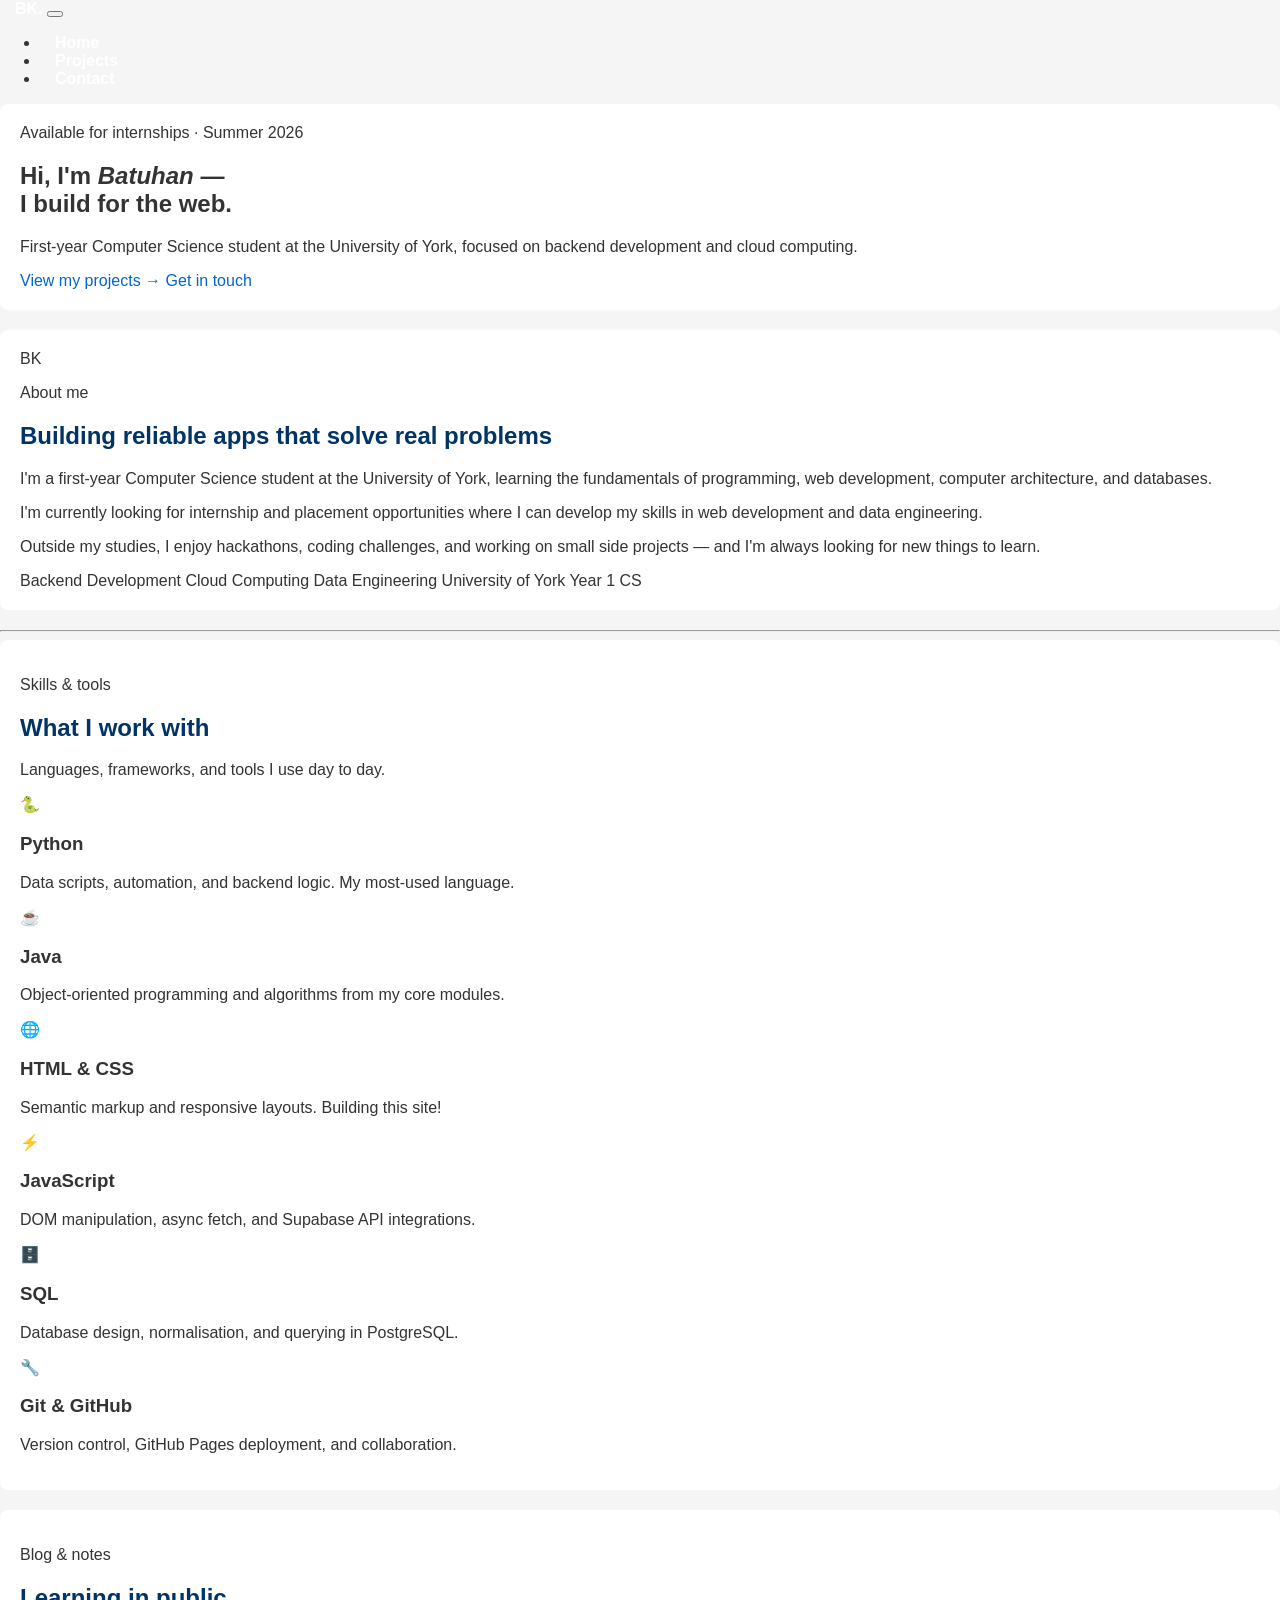
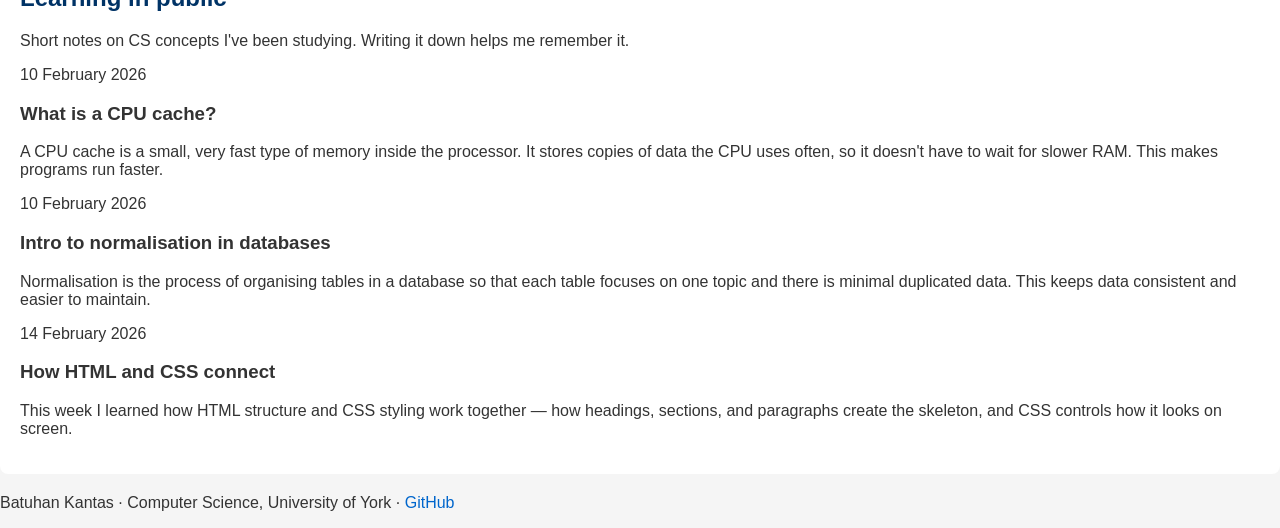
==== commit 4a6b83d7: "Update website title and restructure sections" ====
--- a/index.html
+++ b/index.html
@@ -3,227 +3,143 @@
 <head>
   <meta charset="UTF-8">
   <meta name="viewport" content="width=device-width, initial-scale=1.0">
-  <title>My First Website</title>
+  <title>Batuhan Kantas — Computer Science</title>
   <link rel="stylesheet" href="style.css">
 </head>
+<body>
 
-<body>
-  <header>
-  <div class="header-container">
-    <h1>Batuhan Kantas</h1>
-    <nav>
-      <a href="#hero">Home</a>
-      <a href="#about">About</a>
-      <a href="#projects">Projects</a>
-      <a href="#skills">Skills</a>
-      <a href="#blog">Blog</a>
-      <a href="#contact">Contact</a>
-    </nav>
-  </div>
-</header>
-  <main>
+  <!-- NAVBAR -->
+  <nav class="navbar">
+    <div class="nav-inner">
+      <a href="index.html" class="nav-logo">BK<span>.</span></a>
+      <button class="hamburger" id="hamburger" aria-label="Toggle navigation">
+        <span></span><span></span><span></span>
+      </button>
+      <ul class="nav-links" id="nav-links">
+        <li><a href="index.html" class="active">Home</a></li>
+        <li><a href="projects.html">Projects</a></li>
+        <li><a href="contact.html" class="nav-cta">Contact</a></li>
+      </ul>
+    </div>
+  </nav>
 
-    <!-- Hero section -->
-    <section id="hero">
-      <h2>Hello, I’m Batuhan</h2>
-      <p><strong>Computer Science undergraduate</strong> at the University of York..</p>
-      <p><em>Interested in backend development and cloud computing.</em></p>
-      <p><strong>What I do:</strong> I enjoy building reliable, data-driven applications that solve real problems for users.</p>
-      <p>
-        <a href="#projects">View my projects</a> |
-        <a href="YourCVLink.pdf">Download my CV</a>
-      </p>
-    </section>
-
-    <!-- About section -->
-    <section id="about">
-      <h2>About me</h2>
-      <p>I am a first-year Computer Science student learning the fundamentals of programming, web development, computer architecture, and databases.</p>
-      <p>I am currently looking for internship and placement opportunities where I can develop my skills in web development and data engineering.</p>
-      <p>Outside my studies, I enjoy hackathons, coding challenges, and working on small side projects.</p>
-    </section>
-
-    <!-- Projects section -->
-    <section id="projects">
-      <h2>Featured projects</h2>
-
-      <article>
-        <h3>Project 1 – Building My First Website</h3>
-        <p><strong>Summary:</strong> I'm creating my own professional website using GitHub Pages. This will become my digital portfolio for the rest of my degree.</p>
-        <p><strong>Tech stack:</strong> HTML, CSS, JavaScript</p>
-        <p><strong>My contribution:</strong> Everything.</p>
-        <p><strong>Challenges:</strong> I'm new to web development, so I started learning from the beginning.</p>
-        <p>
-          <a href="https://github.com/sfs561/sfs561.github.io">Source code</a> |
-          <a href="https://sfs561.github.io/">Live demo</a>
-        </p>
-      </article>
-    </section>
-
-    <!-- Skills section -->
-    <section id="skills">
-      <h2>Skills and tools</h2>
-      <p><strong>Languages:</strong> Python, Java, HTML, CSS, JavaScript, SQL</p>
-      <p><strong>Frameworks and tools:</strong> Git, GitHub, VS Code</p>
-      <p><strong>Interests:</strong> Web development, data engineering, cloud computing</p>
-    </section>
-
-    <!-- Blog / Writing section -->
-  <section id="blog">
-    <h2>Blog and learning notes</h2>
-   
-    <p>
-      I use this section to write short explanations of ideas from computer architecture,
-      databases, and other modules, so I remember them and can show my understanding.
-    </p>
-    
-    <article>
-      <h3>What is a CPU cache? (short explanation)</h3>
-      <p><strong>Date:</strong> 10 February 2026</p>
-      <p>
-        A CPU cache is a small, very fast type of memory inside the processor. 
-        It stores copies of data that the CPU uses often, so the CPU does not
-        have to wait for slower main memory (RAM). This makes programs run faster.
-      </p>
-    </article>
- 
-    <article>
-      <h3>Intro to normalisation in databases</h3>
-      <p><strong>Date:</strong> 10 February 2026</p>
-      <p>
-        Normalisation is the process of organising tables in a database so that 
-        each table focuses on one topic and there is minimal duplicated data.
-        This helps keep the data consistent and easier to maintain.
-      </p>
-    </article>
- 
-    
+  <!-- HERO -->
+  <section class="hero">
+    <div class="hero-inner">
+      <div class="hero-eyebrow">Available for internships · Summer 2026</div>
+      <h1>Hi, I'm <em>Batuhan</em> —<br>I build for the web.</h1>
+      <p class="hero-sub">First-year Computer Science student at the University of York, focused on backend development and cloud computing.</p>
+      <div class="hero-btns">
+        <a href="projects.html" class="btn btn-primary">View my projects →</a>
+        <a href="contact.html" class="btn btn-outline">Get in touch</a>
+      </div>
+    </div>
   </section>
 
-    
-<section id="production-diary">
-  <h2>Production diary – Week 15</h2>
-  <p><strong>Date:</strong> 10 February 2026</p>
-  <p>
-    This week I worked on my GitHub Pages portfolio website. I focused on
-    creating or improving the main sections (About, Projects, Skills, Contact)
-    and changing the design of my page by using a css file.
-  </p>
-  <p>
-    I am most happy with being able to successfully create my new repository on github and starting to use my HTML knowledge in a real example. 
-  </p>
-  <p>
-    I found it difficult to find creative ways to improve my website.
-  </p>
-  <p>
-    Next time I want to improve my website by adding different pages.
-  </p>
-  <p><strong>Date:</strong> 14 February 2026</p>
-  <p><strong>
-    1. What did you actually build or change this week?</strong></p>
-  <p>This week, I worked on developing my personal website by improving its structure and content. 
-    I added an About Me section that clearly introduces who I am and what I study, and I also created a basic Projects section.
-    And there is a blog section and pruduction diary. I also used a sample CSS file to improve the visual design of the website.</p>
-  <p><strong>
-    2. Which achievement are you most proud of so far on your website?</strong></p>
-  <p>I am most proud of the progress I made in understanding how different parts of the website work together, especially how applying CSS improved the visual appearance and made the site more readable and organised, even though it is still simple.</p>
-  <p><strong>
-    3. What did you find most challenging?</strong></p>
-  <p>
-    The most challenging part was understanding the HTML structure and how it connects with the CSS file. I also found using GitHub challenging at first, especially committing and pushing updates without mistakes.
-  </p>
-  <p><strong>
-    4. What did you learn about web development or computer science maths from this work?
-</strong></p>
-  <p>I learned how basic HTML elements affect the layout of a website, including how headings, sections, and paragraphs structure content and make it easier to read.</p>
-  <p><strong>
-    5. What is one concrete improvement you want to make next week?
-</strong></p>
-  <p>Next week, I want to add more pages to my website, especially the maths part.</p>
-</section>
-  <!-- Contact Form — paste into your HTML where you want the form -->
-<section id="contact">
-<h2>Get In Touch</h2>
-<form id="contact-form">
-<div>
-<label for="name">Your Name</label>
-<input type="text" id="name" name="name" required
-placeholder="Jane Smith" />
-</div>
-<div>
-<label for="email">Your Email</label>
-<input type="email" id="email" name="email" required
-placeholder="jane@example.com" />
-</div>
-<div>
-<label for="message">Message</label>
-<textarea id="message" name="message" required
-placeholder="Say hello..." rows="5"></textarea>
-</div>
-<button type="submit" id="submit-btn">Send Message</button>
-<p id="form-status"></p>
-</form>
-</section>
-   
-  </main>
+  <!-- ABOUT -->
+  <section class="page" id="about">
+    <div class="about-grid">
+      <div>
+        <div class="about-avatar">
+          <span class="avatar-initials">BK</span>
+        </div>
+      </div>
+      <div class="about-content">
+        <p class="section-label">About me</p>
+        <h2>Building reliable apps that solve real problems</h2>
+        <p>I'm a first-year Computer Science student at the University of York, learning the fundamentals of programming, web development, computer architecture, and databases.</p>
+        <p>I'm currently looking for internship and placement opportunities where I can develop my skills in web development and data engineering.</p>
+        <p>Outside my studies, I enjoy hackathons, coding challenges, and working on small side projects — and I'm always looking for new things to learn.</p>
+        <div class="about-tags">
+          <span class="tag">Backend Development</span>
+          <span class="tag">Cloud Computing</span>
+          <span class="tag">Data Engineering</span>
+          <span class="tag">University of York</span>
+          <span class="tag">Year 1 CS</span>
+        </div>
+      </div>
+    </div>
+  </section>
+
+  <hr class="divider">
+
+  <!-- SKILLS -->
+  <section class="skills-section">
+    <div class="skills-inner">
+      <p class="section-label">Skills &amp; tools</p>
+      <h2 class="section-title">What I work with</h2>
+      <p class="section-desc">Languages, frameworks, and tools I use day to day.</p>
+      <div class="skills-grid">
+        <div class="skill-card">
+          <div class="skill-icon">🐍</div>
+          <h3>Python</h3>
+          <p>Data scripts, automation, and backend logic. My most-used language.</p>
+        </div>
+        <div class="skill-card">
+          <div class="skill-icon">☕</div>
+          <h3>Java</h3>
+          <p>Object-oriented programming and algorithms from my core modules.</p>
+        </div>
+        <div class="skill-card">
+          <div class="skill-icon">🌐</div>
+          <h3>HTML &amp; CSS</h3>
+          <p>Semantic markup and responsive layouts. Building this site!</p>
+        </div>
+        <div class="skill-card">
+          <div class="skill-icon">⚡</div>
+          <h3>JavaScript</h3>
+          <p>DOM manipulation, async fetch, and Supabase API integrations.</p>
+        </div>
+        <div class="skill-card">
+          <div class="skill-icon">🗄️</div>
+          <h3>SQL</h3>
+          <p>Database design, normalisation, and querying in PostgreSQL.</p>
+        </div>
+        <div class="skill-card">
+          <div class="skill-icon">🔧</div>
+          <h3>Git &amp; GitHub</h3>
+          <p>Version control, GitHub Pages deployment, and collaboration.</p>
+        </div>
+      </div>
+    </div>
+  </section>
+
+  <!-- BLOG -->
+  <section class="page" id="blog">
+    <p class="section-label">Blog &amp; notes</p>
+    <h2 class="section-title">Learning in public</h2>
+    <p class="section-desc">Short notes on CS concepts I've been studying. Writing it down helps me remember it.</p>
+    <div class="blog-grid">
+      <div class="blog-card">
+        <p class="blog-date">10 February 2026</p>
+        <h3>What is a CPU cache?</h3>
+        <p>A CPU cache is a small, very fast type of memory inside the processor. It stores copies of data the CPU uses often, so it doesn't have to wait for slower RAM. This makes programs run faster.</p>
+      </div>
+      <div class="blog-card">
+        <p class="blog-date">10 February 2026</p>
+        <h3>Intro to normalisation in databases</h3>
+        <p>Normalisation is the process of organising tables in a database so that each table focuses on one topic and there is minimal duplicated data. This keeps data consistent and easier to maintain.</p>
+      </div>
+      <div class="blog-card">
+        <p class="blog-date">14 February 2026</p>
+        <h3>How HTML and CSS connect</h3>
+        <p>This week I learned how HTML structure and CSS styling work together — how headings, sections, and paragraphs create the skeleton, and CSS controls how it looks on screen.</p>
+      </div>
+    </div>
+  </section>
+
+  <!-- FOOTER -->
+  <footer>
+    <p>Batuhan Kantas <span>·</span> Computer Science, University of York <span>·</span>
+      <a href="https://github.com/sfs561" target="_blank">GitHub</a>
+    </p>
+  </footer>
+
   <script>
-// ── Supabase config ─────────────────────────────────────────────
-// Replace these two values with YOUR project URL and anon key
-const SUPABASE_URL = "https://ihsvjxcamsbvhydwrxga.supabase.co";
-const SUPABASE_ANON = "sb_publishable_OjLAGXrJBRbByPJsdY6arw_NAXjvGSJ";
-// ── Form submission handler ──────────────────────────────────────
-document.getElementById("contact-form")
-.addEventListener("submit", async function (event) {
-// Prevent the default browser form submission (page reload)
-event.preventDefault();
-  // Grab the form values
-const name = document.getElementById("name").value.trim();
-const email = document.getElementById("email").value.trim();
-const message = document.getElementById("message").value.trim();
-const btn = document.getElementById("submit-btn");
-const status = document.getElementById("form-status");
-// Disable the button while we send (prevents double-submit)
-btn.disabled = true;
-btn.textContent = "Sending...";
-status.textContent = "";
-try {
-// Call the Supabase REST API to insert a row
-const response = await fetch(
-`${SUPABASE_URL}/rest/v1/contact_messages`,
-{
-method: "POST",
-headers: {
-"Content-Type": "application/json",
-"apikey": SUPABASE_ANON,
-"Authorization": `Bearer ${SUPABASE_ANON}`,
-"Prefer": "return=minimal"
-},
-body: JSON.stringify({ name, email, message })
-}
-);
-if (response.ok) {
-// Success — show confirmation and reset the form
-status.textContent = "✓ Message sent! I will be in touch soon.";
-status.style.color = "#1A7A4A";
-event.target.reset();
-} else {
-// Supabase returned an error — log it for debugging
-const err = await response.json();
-console.error("Supabase error:", err);
-status.textContent = "Something went wrong. Please try again.";
-status.style.color = "#DC2626";
-}
-} catch (networkError) {
-// Network/connectivity problem
-console.error("Network error:", networkError);
-status.textContent = "Could not connect. Check your internet connection.";
-status.style.color = "#DC2626";
-} finally {
-// Always re-enable the button
-btn.disabled = false;
-btn.textContent = "Send Message";
-}
-});
-</script>
+    const hamburger = document.getElementById('hamburger');
+    const navLinks = document.getElementById('nav-links');
+    hamburger.addEventListener('click', () => navLinks.classList.toggle('open'));
+  </script>
+
 </body>
 </html>
--- a/style.css
+++ b/style.css
@@ -1,723 +1,66 @@
-@import url('https://fonts.googleapis.com/css2?family=DM+Serif+Display:ital@0;1&family=DM+Sans:ital,opsz,wght@0,9..40,300;0,9..40,400;0,9..40,500;1,9..40,300&display=swap');
-
-*, *::before, *::after { box-sizing: border-box; margin: 0; padding: 0; }
-
-:root {
-  --navy: #0a1628;
-  --navy-mid: #142240;
-  --navy-light: #1e3a5f;
-  --accent: #4fc3f7;
-  --accent2: #e8f4fd;
-  --white: #ffffff;
-  --offwhite: #f8f9fb;
-  --text: #1a2332;
-  --muted: #5a6a7e;
-  --border: #dde3eb;
-  --success: #1a7a4a;
-  --error: #dc2626;
-  --radius: 12px;
-  --radius-sm: 8px;
-  --font-display: 'DM Serif Display', Georgia, serif;
-  --font-body: 'DM Sans', sans-serif;
-  --transition: 0.22s ease;
+body {
+  font-family: Arial, sans-serif;
+  margin: 0;
+  background-color: #f5f5f5;
+  color: #333;
 }
 
-html { scroll-behavior: smooth; font-size: 16px; }
-
-body {
-  font-family: var(--font-body);
-  background: var(--offwhite);
-  color: var(--text);
-  line-height: 1.7;
-  min-height: 100vh;
+main {
+  max-width: 900px;
+  margin: auto;
+  padding: 20px;
 }
 
-/* ── NAVBAR ── */
-.navbar {
-  position: sticky;
-  top: 0;
-  z-index: 100;
-  background: rgba(10, 22, 40, 0.97);
-  backdrop-filter: blur(12px);
-  border-bottom: 1px solid rgba(79, 195, 247, 0.15);
+section {
+  background: white;
+  padding: 20px;
+  margin-bottom: 20px;
+  border-radius: 8px;
 }
 
-.nav-inner {
-  max-width: 1100px;
-  margin: auto;
-  padding: 0 28px;
-  height: 64px;
-  display: flex;
-  align-items: center;
-  justify-content: space-between;
+h2 {
+  color: #003366;
 }
 
-.nav-logo {
-  font-family: var(--font-display);
-  font-size: 22px;
-  color: var(--white);
+a {
+  color: #0066cc;
   text-decoration: none;
-  letter-spacing: -0.02em;
 }
 
-.nav-logo span { color: var(--accent); }
-
-.nav-links {
-  display: flex;
-  align-items: center;
-  gap: 8px;
-  list-style: none;
+a:hover {
+  text-decoration: underline;
 }
 
-.nav-links a {
-  color: rgba(255,255,255,0.75);
-  text-decoration: none;
-  font-size: 14px;
-  font-weight: 400;
-  padding: 7px 14px;
-  border-radius: 8px;
-  transition: all var(--transition);
-  letter-spacing: 0.01em;
+/* ===== HEADER ===== */
+header {
+  background-color: #003366;
+  color: white;
+  padding: 15px 0;
+  box-shadow: 0 2px 6px rgba(0, 0, 0, 0.15);
 }
 
-.nav-links a:hover,
-.nav-links a.active {
-  color: var(--white);
-  background: rgba(79, 195, 247, 0.12);
-}
-
-.nav-links a.active {
-  color: var(--accent);
-}
-
-.nav-cta {
-  background: var(--accent) !important;
-  color: var(--navy) !important;
-  font-weight: 500 !important;
-  padding: 7px 18px !important;
-}
-.nav-cta:hover { background: #81d4fa !important; }
-
-/* hamburger */
-.hamburger {
-  display: none;
-  flex-direction: column;
-  gap: 5px;
-  cursor: pointer;
-  background: none;
-  border: none;
-  padding: 4px;
-}
-.hamburger span {
-  display: block;
-  width: 22px;
-  height: 2px;
-  background: var(--white);
-  border-radius: 2px;
-  transition: var(--transition);
-}
-
-/* ── HERO ── */
-.hero {
-  background: linear-gradient(135deg, var(--navy) 0%, var(--navy-mid) 60%, #0e2a4a 100%);
-  color: var(--white);
-  padding: 100px 28px 90px;
-  position: relative;
-  overflow: hidden;
-}
-
-.hero::before {
-  content: '';
-  position: absolute;
-  top: -60px;
-  right: -80px;
-  width: 420px;
-  height: 420px;
-  background: radial-gradient(circle, rgba(79,195,247,0.12) 0%, transparent 70%);
-  pointer-events: none;
-}
-
-.hero::after {
-  content: '';
-  position: absolute;
-  bottom: -80px;
-  left: -60px;
-  width: 300px;
-  height: 300px;
-  background: radial-gradient(circle, rgba(79,195,247,0.07) 0%, transparent 70%);
-  pointer-events: none;
-}
-
-.hero-inner {
-  max-width: 1100px;
+.header-container {
+  max-width: 900px;
   margin: auto;
-  position: relative;
-  z-index: 1;
-}
-
-.hero-eyebrow {
-  display: inline-flex;
-  align-items: center;
-  gap: 8px;
-  background: rgba(79,195,247,0.1);
-  border: 1px solid rgba(79,195,247,0.25);
-  color: var(--accent);
-  font-size: 13px;
-  font-weight: 500;
-  padding: 6px 14px;
-  border-radius: 20px;
-  margin-bottom: 24px;
-  letter-spacing: 0.04em;
-}
-
-.hero-eyebrow::before {
-  content: '';
-  width: 6px;
-  height: 6px;
-  background: var(--accent);
-  border-radius: 50%;
-  animation: blink 2s ease-in-out infinite;
-}
-
-@keyframes blink {
-  0%, 100% { opacity: 1; }
-  50% { opacity: 0.3; }
-}
-
-.hero h1 {
-  font-family: var(--font-display);
-  font-size: clamp(40px, 6vw, 72px);
-  line-height: 1.1;
-  letter-spacing: -0.03em;
-  margin-bottom: 20px;
-}
-
-.hero h1 em {
-  font-style: italic;
-  color: var(--accent);
-}
-
-.hero-sub {
-  font-size: 18px;
-  color: rgba(255,255,255,0.65);
-  max-width: 520px;
-  font-weight: 300;
-  margin-bottom: 36px;
-  line-height: 1.6;
-}
-
-.hero-btns {
+  padding: 0 20px;
   display: flex;
-  gap: 14px;
-  flex-wrap: wrap;
-}
-
-.btn {
-  display: inline-flex;
-  align-items: center;
-  gap: 8px;
-  padding: 13px 26px;
-  border-radius: 10px;
-  font-size: 15px;
-  font-weight: 500;
-  text-decoration: none;
-  cursor: pointer;
-  border: none;
-  transition: all var(--transition);
-  font-family: var(--font-body);
-}
-
-.btn-primary {
-  background: var(--accent);
-  color: var(--navy);
-}
-.btn-primary:hover { background: #81d4fa; transform: translateY(-1px); }
-
-.btn-outline {
-  background: transparent;
-  color: var(--white);
-  border: 1.5px solid rgba(255,255,255,0.3);
-}
-.btn-outline:hover { border-color: var(--accent); color: var(--accent); transform: translateY(-1px); }
-
-/* ── PAGE WRAPPER ── */
-.page {
-  max-width: 1100px;
-  margin: 0 auto;
-  padding: 72px 28px;
-}
-
-/* ── SECTION HEADERS ── */
-.section-label {
-  font-size: 12px;
-  font-weight: 500;
-  letter-spacing: 0.1em;
-  text-transform: uppercase;
-  color: var(--accent);
-  margin-bottom: 10px;
-}
-
-.section-title {
-  font-family: var(--font-display);
-  font-size: clamp(28px, 4vw, 42px);
-  color: var(--text);
-  letter-spacing: -0.025em;
-  line-height: 1.15;
-  margin-bottom: 14px;
-}
-
-.section-desc {
-  font-size: 17px;
-  color: var(--muted);
-  max-width: 520px;
-  font-weight: 300;
-  margin-bottom: 48px;
-  line-height: 1.65;
-}
-
-/* ── ABOUT GRID ── */
-.about-grid {
-  display: grid;
-  grid-template-columns: 1fr 1fr;
-  gap: 56px;
+  justify-content: space-between;
   align-items: center;
 }
 
-.about-avatar {
-  width: 100%;
-  aspect-ratio: 1;
-  max-width: 360px;
-  background: linear-gradient(135deg, var(--navy) 0%, var(--navy-light) 100%);
-  border-radius: 24px;
-  display: flex;
-  align-items: center;
-  justify-content: center;
-  position: relative;
-  overflow: hidden;
-  border: 1px solid rgba(79,195,247,0.2);
+header h1 {
+  margin: 0;
+  font-size: 28px;
 }
 
-.avatar-initials {
-  font-family: var(--font-display);
-  font-size: 80px;
-  color: var(--accent);
-  opacity: 0.9;
-  letter-spacing: -0.04em;
+nav a {
+  color: white;
+  margin-left: 15px;
+  font-weight: bold;
+  text-decoration: none;
 }
 
-.about-avatar::after {
-  content: '';
-  position: absolute;
-  inset: 0;
-  background: radial-gradient(circle at 70% 30%, rgba(79,195,247,0.1) 0%, transparent 60%);
+nav a:hover {
+  text-decoration: underline;
 }
 
-.about-content h2 {
-  font-family: var(--font-display);
-  font-size: 34px;
-  letter-spacing: -0.02em;
-  margin-bottom: 16px;
-  line-height: 1.2;
-}
-
-.about-content p {
-  color: var(--muted);
-  font-size: 16px;
-  margin-bottom: 16px;
-  font-weight: 300;
-}
-
-.about-tags {
-  display: flex;
-  flex-wrap: wrap;
-  gap: 8px;
-  margin-top: 24px;
-}
-
-.tag {
-  background: var(--accent2);
-  color: var(--navy-light);
-  border: 1px solid rgba(79,195,247,0.3);
-  font-size: 13px;
-  font-weight: 500;
-  padding: 5px 12px;
-  border-radius: 20px;
-}
-
-/* ── SKILLS SECTION ── */
-.skills-section {
-  background: var(--navy);
-  color: var(--white);
-  padding: 72px 28px;
-}
-
-.skills-inner {
-  max-width: 1100px;
-  margin: auto;
-}
-
-.skills-section .section-title { color: var(--white); }
-.skills-section .section-desc { color: rgba(255,255,255,0.55); }
-
-.skills-grid {
-  display: grid;
-  grid-template-columns: repeat(auto-fit, minmax(220px, 1fr));
-  gap: 16px;
-}
-
-.skill-card {
-  background: rgba(255,255,255,0.05);
-  border: 1px solid rgba(79,195,247,0.15);
-  border-radius: var(--radius);
-  padding: 24px;
-  transition: var(--transition);
-}
-
-.skill-card:hover {
-  background: rgba(79,195,247,0.08);
-  border-color: rgba(79,195,247,0.35);
-  transform: translateY(-2px);
-}
-
-.skill-icon {
-  font-size: 28px;
-  margin-bottom: 12px;
-}
-
-.skill-card h3 {
-  font-size: 15px;
-  font-weight: 500;
-  color: var(--white);
-  margin-bottom: 8px;
-}
-
-.skill-card p {
-  font-size: 13px;
-  color: rgba(255,255,255,0.5);
-  font-weight: 300;
-  line-height: 1.55;
-}
-
-/* ── BLOG SECTION ── */
-.blog-grid {
-  display: grid;
-  grid-template-columns: repeat(auto-fit, minmax(300px, 1fr));
-  gap: 20px;
-}
-
-.blog-card {
-  background: var(--white);
-  border: 1px solid var(--border);
-  border-radius: var(--radius);
-  padding: 28px;
-  transition: var(--transition);
-  cursor: default;
-}
-
-.blog-card:hover {
-  border-color: var(--accent);
-  box-shadow: 0 8px 32px rgba(79,195,247,0.1);
-  transform: translateY(-2px);
-}
-
-.blog-date {
-  font-size: 12px;
-  color: var(--muted);
-  margin-bottom: 10px;
-  font-weight: 400;
-}
-
-.blog-card h3 {
-  font-family: var(--font-display);
-  font-size: 20px;
-  letter-spacing: -0.02em;
-  color: var(--text);
-  margin-bottom: 10px;
-  line-height: 1.3;
-}
-
-.blog-card p {
-  font-size: 14px;
-  color: var(--muted);
-  font-weight: 300;
-  line-height: 1.65;
-}
-
-/* ── PROJECT CARDS ── */
-.projects-grid {
-  display: grid;
-  grid-template-columns: repeat(auto-fit, minmax(320px, 1fr));
-  gap: 24px;
-}
-
-.project-card {
-  background: var(--white);
-  border: 1px solid var(--border);
-  border-radius: var(--radius);
-  overflow: hidden;
-  transition: var(--transition);
-  display: flex;
-  flex-direction: column;
-}
-
-.project-card:hover {
-  border-color: rgba(79,195,247,0.4);
-  box-shadow: 0 12px 40px rgba(10,22,40,0.1);
-  transform: translateY(-3px);
-}
-
-.project-banner {
-  height: 140px;
-  background: linear-gradient(135deg, var(--navy) 0%, var(--navy-light) 100%);
-  display: flex;
-  align-items: center;
-  justify-content: center;
-  font-size: 40px;
-  position: relative;
-  overflow: hidden;
-}
-
-.project-banner::after {
-  content: '';
-  position: absolute;
-  inset: 0;
-  background: radial-gradient(circle at 30% 40%, rgba(79,195,247,0.15) 0%, transparent 60%);
-}
-
-.project-body { padding: 24px; flex: 1; display: flex; flex-direction: column; }
-
-.project-stack {
-  display: flex;
-  flex-wrap: wrap;
-  gap: 6px;
-  margin-bottom: 14px;
-}
-
-.stack-tag {
-  background: var(--accent2);
-  color: #0e4f7a;
-  font-size: 11px;
-  font-weight: 500;
-  padding: 3px 9px;
-  border-radius: 12px;
-  letter-spacing: 0.02em;
-}
-
-.project-body h3 {
-  font-family: var(--font-display);
-  font-size: 20px;
-  letter-spacing: -0.02em;
-  margin-bottom: 8px;
-  color: var(--text);
-}
-
-.project-body p {
-  font-size: 14px;
-  color: var(--muted);
-  font-weight: 300;
-  line-height: 1.65;
-  flex: 1;
-  margin-bottom: 20px;
-}
-
-.project-links {
-  display: flex;
-  gap: 10px;
-}
-
-.project-links a {
-  font-size: 13px;
-  font-weight: 500;
-  color: var(--navy-light);
-  text-decoration: none;
-  display: inline-flex;
-  align-items: center;
-  gap: 5px;
-  padding: 6px 14px;
-  border: 1px solid var(--border);
-  border-radius: 8px;
-  transition: var(--transition);
-}
-.project-links a:hover { border-color: var(--accent); color: #0e4f7a; }
-
-/* ── CONTACT PAGE ── */
-.contact-layout {
-  display: grid;
-  grid-template-columns: 1fr 1.4fr;
-  gap: 64px;
-  align-items: start;
-}
-
-.contact-info h2 {
-  font-family: var(--font-display);
-  font-size: 38px;
-  letter-spacing: -0.025em;
-  line-height: 1.15;
-  margin-bottom: 16px;
-}
-
-.contact-info p {
-  font-size: 16px;
-  color: var(--muted);
-  font-weight: 300;
-  margin-bottom: 36px;
-  line-height: 1.65;
-}
-
-.contact-details {
-  display: flex;
-  flex-direction: column;
-  gap: 16px;
-}
-
-.contact-item {
-  display: flex;
-  align-items: center;
-  gap: 14px;
-  padding: 16px;
-  background: var(--white);
-  border: 1px solid var(--border);
-  border-radius: var(--radius-sm);
-}
-
-.contact-icon {
-  width: 38px;
-  height: 38px;
-  background: var(--accent2);
-  border-radius: 8px;
-  display: flex;
-  align-items: center;
-  justify-content: center;
-  font-size: 16px;
-  flex-shrink: 0;
-}
-
-.contact-item-text { flex: 1; }
-.contact-item-label { font-size: 11px; color: var(--muted); font-weight: 500; letter-spacing: 0.06em; text-transform: uppercase; }
-.contact-item-value { font-size: 14px; color: var(--text); font-weight: 400; margin-top: 2px; }
-
-/* ── FORM ── */
-.form-card {
-  background: var(--white);
-  border: 1px solid var(--border);
-  border-radius: var(--radius);
-  padding: 36px;
-  box-shadow: 0 4px 24px rgba(10,22,40,0.06);
-}
-
-.form-group {
-  margin-bottom: 20px;
-}
-
-.form-group label {
-  display: block;
-  font-size: 13px;
-  font-weight: 500;
-  color: var(--text);
-  margin-bottom: 7px;
-  letter-spacing: 0.01em;
-}
-
-.required-star { color: var(--error); margin-left: 2px; }
-.required-note { font-size: 12px; color: var(--muted); margin-bottom: 24px; }
-
-.form-group input,
-.form-group textarea {
-  width: 100%;
-  padding: 12px 14px;
-  border: 1.5px solid var(--border);
-  border-radius: var(--radius-sm);
-  font-family: var(--font-body);
-  font-size: 15px;
-  color: var(--text);
-  background: var(--offwhite);
-  transition: var(--transition);
-  outline: none;
-  -webkit-appearance: none;
-}
-
-.form-group input:focus,
-.form-group textarea:focus {
-  border-color: var(--accent);
-  background: var(--white);
-  box-shadow: 0 0 0 3px rgba(79,195,247,0.12);
-}
-
-.form-group textarea { resize: vertical; min-height: 130px; }
-
-.btn-submit {
-  width: 100%;
-  padding: 14px;
-  background: var(--navy);
-  color: var(--white);
-  border: none;
-  border-radius: var(--radius-sm);
-  font-family: var(--font-body);
-  font-size: 15px;
-  font-weight: 500;
-  cursor: pointer;
-  transition: var(--transition);
-  display: flex;
-  align-items: center;
-  justify-content: center;
-  gap: 8px;
-}
-
-.btn-submit:hover { background: var(--navy-light); transform: translateY(-1px); }
-.btn-submit:disabled { opacity: 0.65; cursor: not-allowed; transform: none; }
-
-#form-status {
-  margin-top: 14px;
-  font-size: 14px;
-  font-weight: 400;
-  min-height: 20px;
-  text-align: center;
-}
-
-/* ── FOOTER ── */
-footer {
-  background: var(--navy);
-  color: rgba(255,255,255,0.5);
-  padding: 32px 28px;
-  text-align: center;
-  font-size: 13px;
-}
-
-footer a { color: var(--accent); text-decoration: none; }
-footer span { margin: 0 8px; }
-
-/* ── DIVIDER ── */
-.divider {
-  border: none;
-  border-top: 1px solid var(--border);
-  margin: 0;
-}
-
-/* ── RESPONSIVE ── */
-@media (max-width: 768px) {
-  .nav-links { display: none; flex-direction: column; position: absolute; top: 64px; left: 0; right: 0; background: var(--navy); padding: 16px; border-bottom: 1px solid rgba(79,195,247,0.15); gap: 4px; }
-  .nav-links.open { display: flex; }
-  .hamburger { display: flex; }
-
-  .hero { padding: 64px 20px 60px; }
-  .hero h1 { font-size: 38px; }
-  .hero-sub { font-size: 16px; }
-
-  .about-grid { grid-template-columns: 1fr; gap: 32px; }
-  .about-avatar { max-width: 200px; margin: auto; }
-
-  .contact-layout { grid-template-columns: 1fr; gap: 40px; }
-  .form-card { padding: 24px; }
-
-  .page { padding: 48px 20px; }
-  .skills-section { padding: 48px 20px; }
-
-  .projects-grid { grid-template-columns: 1fr; }
-  .blog-grid { grid-template-columns: 1fr; }
-}
-
-@media (max-width: 480px) {
-  .hero-btns { flex-direction: column; }
-  .btn { justify-content: center; }
-  .skills-grid { grid-template-columns: 1fr 1fr; }
-}
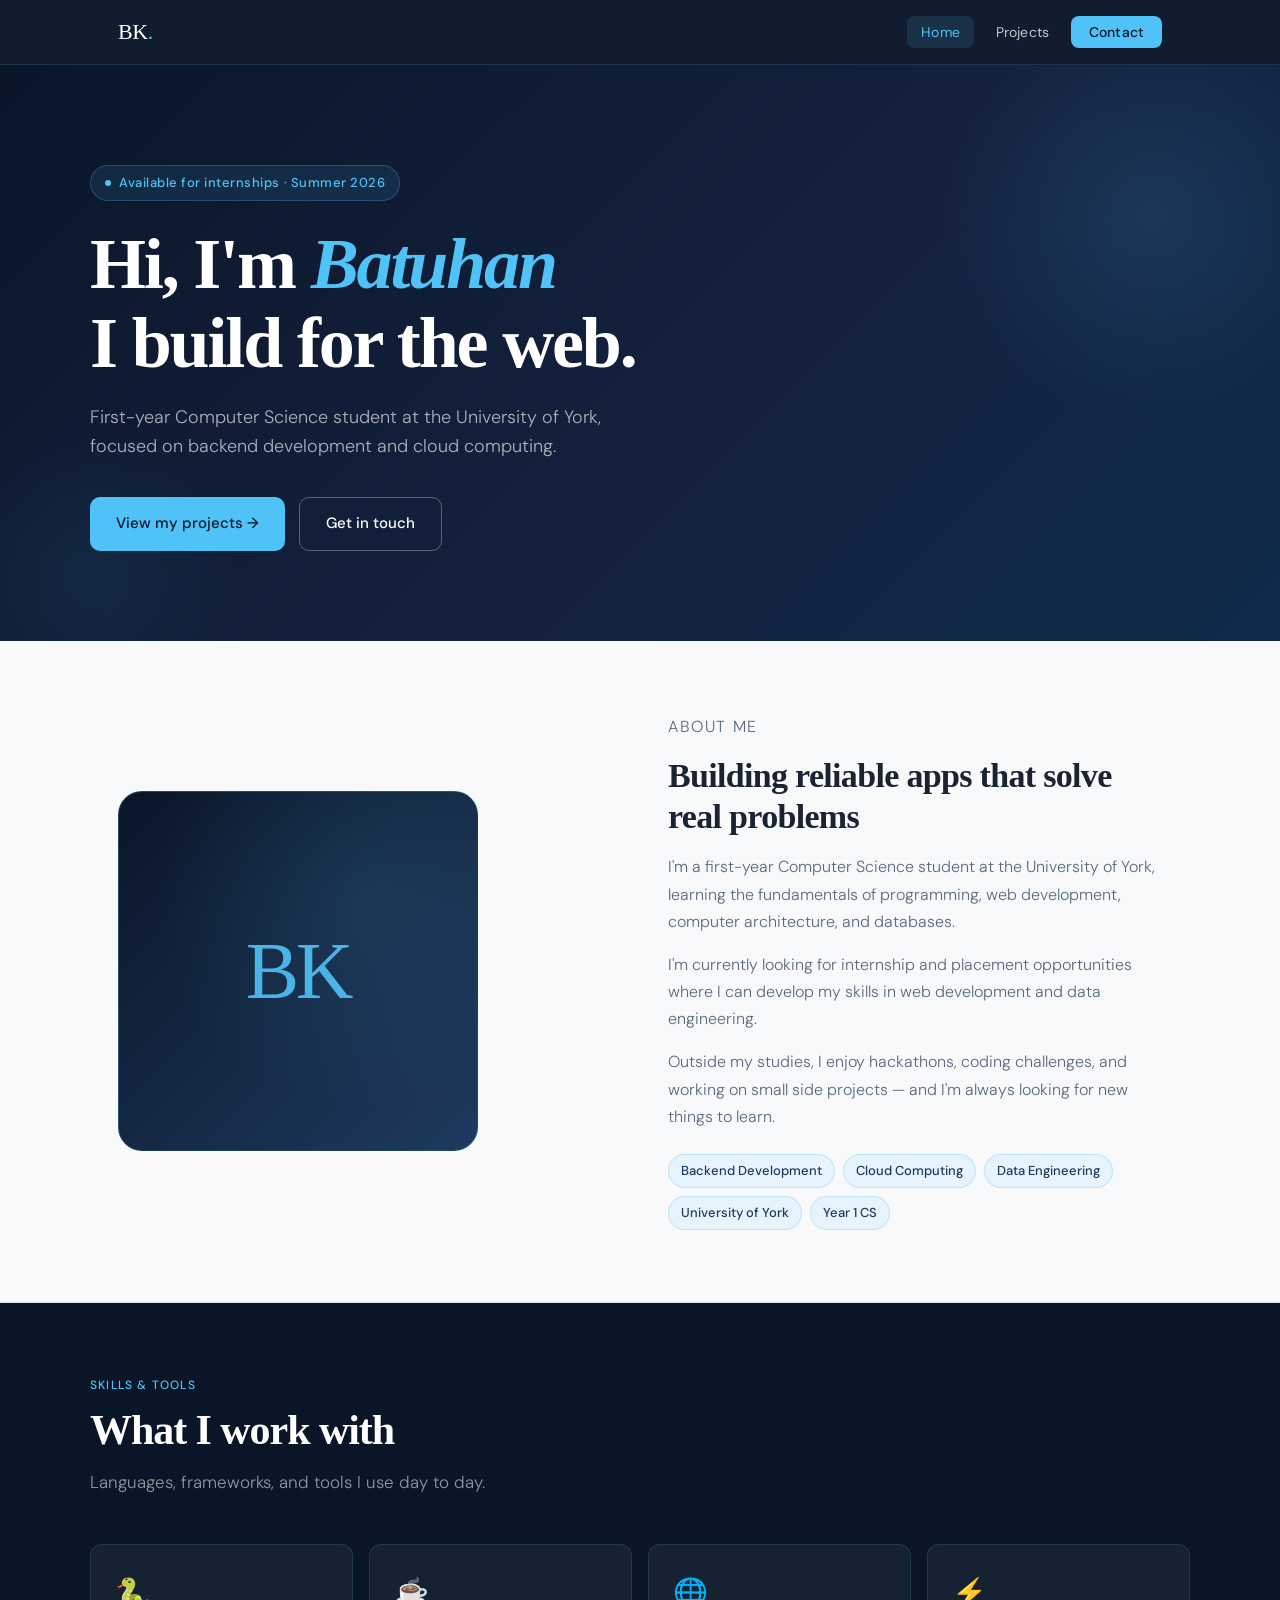
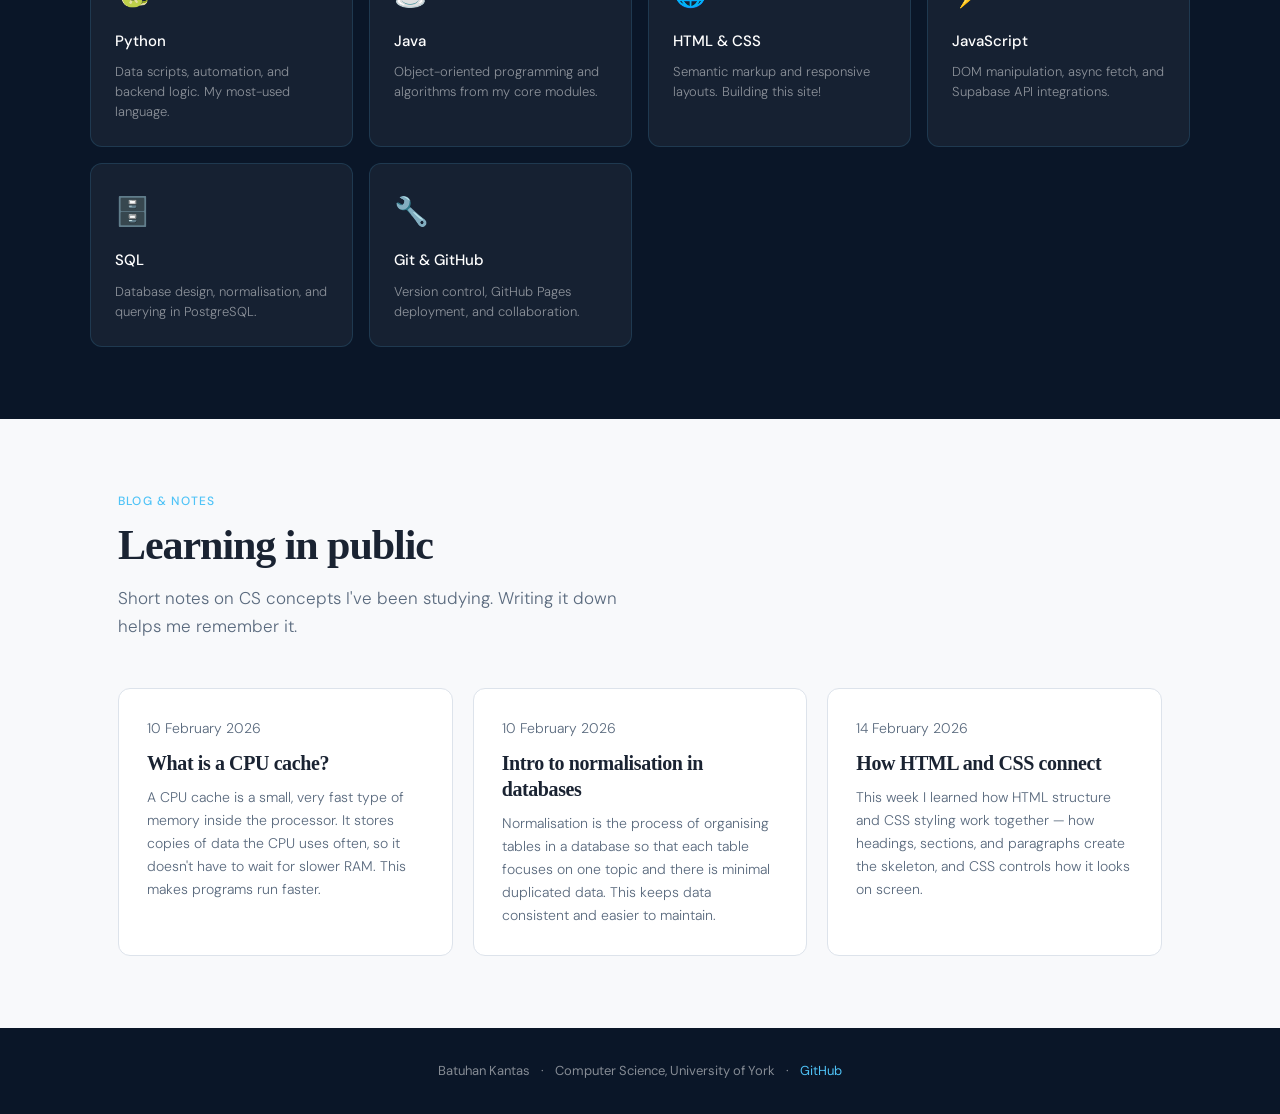
==== commit 6b92bbc2: "Fix title formatting and update hero section text" ====
--- a/index.html
+++ b/index.html
@@ -3,7 +3,7 @@
 <head>
   <meta charset="UTF-8">
   <meta name="viewport" content="width=device-width, initial-scale=1.0">
-  <title>Batuhan Kantas — Computer Science</title>
+  <title>Batuhan Kantas  Computer Science</title>
   <link rel="stylesheet" href="style.css">
 </head>
 <body>
@@ -27,7 +27,7 @@
   <section class="hero">
     <div class="hero-inner">
       <div class="hero-eyebrow">Available for internships · Summer 2026</div>
-      <h1>Hi, I'm <em>Batuhan</em> —<br>I build for the web.</h1>
+      <h1>Hi, I'm <em>Batuhan</em> <br>I build for the web.</h1>
       <p class="hero-sub">First-year Computer Science student at the University of York, focused on backend development and cloud computing.</p>
       <div class="hero-btns">
         <a href="projects.html" class="btn btn-primary">View my projects →</a>
--- a/style.css
+++ b/style.css
@@ -1,66 +1,723 @@
+@import url('https://fonts.googleapis.com/css2?family=DM+Serif+Display:ital@0;1&family=DM+Sans:ital,opsz,wght@0,9..40,300;0,9..40,400;0,9..40,500;1,9..40,300&display=swap');
+
+*, *::before, *::after { box-sizing: border-box; margin: 0; padding: 0; }
+
+:root {
+  --navy: #0a1628;
+  --navy-mid: #142240;
+  --navy-light: #1e3a5f;
+  --accent: #4fc3f7;
+  --accent2: #e8f4fd;
+  --white: #ffffff;
+  --offwhite: #f8f9fb;
+  --text: #1a2332;
+  --muted: #5a6a7e;
+  --border: #dde3eb;
+  --success: #1a7a4a;
+  --error: #dc2626;
+  --radius: 12px;
+  --radius-sm: 8px;
+  --font-display: 'DM Serif Display', Georgia, serif;
+  --font-body: 'DM Sans', sans-serif;
+  --transition: 0.22s ease;
+}
+
+html { scroll-behavior: smooth; font-size: 16px; }
+
 body {
-  font-family: Arial, sans-serif;
+  font-family: var(--font-body);
+  background: var(--offwhite);
+  color: var(--text);
+  line-height: 1.7;
+  min-height: 100vh;
+}
+
+/* ── NAVBAR ── */
+.navbar {
+  position: sticky;
+  top: 0;
+  z-index: 100;
+  background: rgba(10, 22, 40, 0.97);
+  backdrop-filter: blur(12px);
+  border-bottom: 1px solid rgba(79, 195, 247, 0.15);
+}
+
+.nav-inner {
+  max-width: 1100px;
+  margin: auto;
+  padding: 0 28px;
+  height: 64px;
+  display: flex;
+  align-items: center;
+  justify-content: space-between;
+}
+
+.nav-logo {
+  font-family: var(--font-display);
+  font-size: 22px;
+  color: var(--white);
+  text-decoration: none;
+  letter-spacing: -0.02em;
+}
+
+.nav-logo span { color: var(--accent); }
+
+.nav-links {
+  display: flex;
+  align-items: center;
+  gap: 8px;
+  list-style: none;
+}
+
+.nav-links a {
+  color: rgba(255,255,255,0.75);
+  text-decoration: none;
+  font-size: 14px;
+  font-weight: 400;
+  padding: 7px 14px;
+  border-radius: 8px;
+  transition: all var(--transition);
+  letter-spacing: 0.01em;
+}
+
+.nav-links a:hover,
+.nav-links a.active {
+  color: var(--white);
+  background: rgba(79, 195, 247, 0.12);
+}
+
+.nav-links a.active {
+  color: var(--accent);
+}
+
+.nav-cta {
+  background: var(--accent) !important;
+  color: var(--navy) !important;
+  font-weight: 500 !important;
+  padding: 7px 18px !important;
+}
+.nav-cta:hover { background: #81d4fa !important; }
+
+/* hamburger */
+.hamburger {
+  display: none;
+  flex-direction: column;
+  gap: 5px;
+  cursor: pointer;
+  background: none;
+  border: none;
+  padding: 4px;
+}
+.hamburger span {
+  display: block;
+  width: 22px;
+  height: 2px;
+  background: var(--white);
+  border-radius: 2px;
+  transition: var(--transition);
+}
+
+/* ── HERO ── */
+.hero {
+  background: linear-gradient(135deg, var(--navy) 0%, var(--navy-mid) 60%, #0e2a4a 100%);
+  color: var(--white);
+  padding: 100px 28px 90px;
+  position: relative;
+  overflow: hidden;
+}
+
+.hero::before {
+  content: '';
+  position: absolute;
+  top: -60px;
+  right: -80px;
+  width: 420px;
+  height: 420px;
+  background: radial-gradient(circle, rgba(79,195,247,0.12) 0%, transparent 70%);
+  pointer-events: none;
+}
+
+.hero::after {
+  content: '';
+  position: absolute;
+  bottom: -80px;
+  left: -60px;
+  width: 300px;
+  height: 300px;
+  background: radial-gradient(circle, rgba(79,195,247,0.07) 0%, transparent 70%);
+  pointer-events: none;
+}
+
+.hero-inner {
+  max-width: 1100px;
+  margin: auto;
+  position: relative;
+  z-index: 1;
+}
+
+.hero-eyebrow {
+  display: inline-flex;
+  align-items: center;
+  gap: 8px;
+  background: rgba(79,195,247,0.1);
+  border: 1px solid rgba(79,195,247,0.25);
+  color: var(--accent);
+  font-size: 13px;
+  font-weight: 500;
+  padding: 6px 14px;
+  border-radius: 20px;
+  margin-bottom: 24px;
+  letter-spacing: 0.04em;
+}
+
+.hero-eyebrow::before {
+  content: '';
+  width: 6px;
+  height: 6px;
+  background: var(--accent);
+  border-radius: 50%;
+  animation: blink 2s ease-in-out infinite;
+}
+
+@keyframes blink {
+  0%, 100% { opacity: 1; }
+  50% { opacity: 0.3; }
+}
+
+.hero h1 {
+  font-family: var(--font-display);
+  font-size: clamp(40px, 6vw, 72px);
+  line-height: 1.1;
+  letter-spacing: -0.03em;
+  margin-bottom: 20px;
+}
+
+.hero h1 em {
+  font-style: italic;
+  color: var(--accent);
+}
+
+.hero-sub {
+  font-size: 18px;
+  color: rgba(255,255,255,0.65);
+  max-width: 520px;
+  font-weight: 300;
+  margin-bottom: 36px;
+  line-height: 1.6;
+}
+
+.hero-btns {
+  display: flex;
+  gap: 14px;
+  flex-wrap: wrap;
+}
+
+.btn {
+  display: inline-flex;
+  align-items: center;
+  gap: 8px;
+  padding: 13px 26px;
+  border-radius: 10px;
+  font-size: 15px;
+  font-weight: 500;
+  text-decoration: none;
+  cursor: pointer;
+  border: none;
+  transition: all var(--transition);
+  font-family: var(--font-body);
+}
+
+.btn-primary {
+  background: var(--accent);
+  color: var(--navy);
+}
+.btn-primary:hover { background: #81d4fa; transform: translateY(-1px); }
+
+.btn-outline {
+  background: transparent;
+  color: var(--white);
+  border: 1.5px solid rgba(255,255,255,0.3);
+}
+.btn-outline:hover { border-color: var(--accent); color: var(--accent); transform: translateY(-1px); }
+
+/* ── PAGE WRAPPER ── */
+.page {
+  max-width: 1100px;
+  margin: 0 auto;
+  padding: 72px 28px;
+}
+
+/* ── SECTION HEADERS ── */
+.section-label {
+  font-size: 12px;
+  font-weight: 500;
+  letter-spacing: 0.1em;
+  text-transform: uppercase;
+  color: var(--accent);
+  margin-bottom: 10px;
+}
+
+.section-title {
+  font-family: var(--font-display);
+  font-size: clamp(28px, 4vw, 42px);
+  color: var(--text);
+  letter-spacing: -0.025em;
+  line-height: 1.15;
+  margin-bottom: 14px;
+}
+
+.section-desc {
+  font-size: 17px;
+  color: var(--muted);
+  max-width: 520px;
+  font-weight: 300;
+  margin-bottom: 48px;
+  line-height: 1.65;
+}
+
+/* ── ABOUT GRID ── */
+.about-grid {
+  display: grid;
+  grid-template-columns: 1fr 1fr;
+  gap: 56px;
+  align-items: center;
+}
+
+.about-avatar {
+  width: 100%;
+  aspect-ratio: 1;
+  max-width: 360px;
+  background: linear-gradient(135deg, var(--navy) 0%, var(--navy-light) 100%);
+  border-radius: 24px;
+  display: flex;
+  align-items: center;
+  justify-content: center;
+  position: relative;
+  overflow: hidden;
+  border: 1px solid rgba(79,195,247,0.2);
+}
+
+.avatar-initials {
+  font-family: var(--font-display);
+  font-size: 80px;
+  color: var(--accent);
+  opacity: 0.9;
+  letter-spacing: -0.04em;
+}
+
+.about-avatar::after {
+  content: '';
+  position: absolute;
+  inset: 0;
+  background: radial-gradient(circle at 70% 30%, rgba(79,195,247,0.1) 0%, transparent 60%);
+}
+
+.about-content h2 {
+  font-family: var(--font-display);
+  font-size: 34px;
+  letter-spacing: -0.02em;
+  margin-bottom: 16px;
+  line-height: 1.2;
+}
+
+.about-content p {
+  color: var(--muted);
+  font-size: 16px;
+  margin-bottom: 16px;
+  font-weight: 300;
+}
+
+.about-tags {
+  display: flex;
+  flex-wrap: wrap;
+  gap: 8px;
+  margin-top: 24px;
+}
+
+.tag {
+  background: var(--accent2);
+  color: var(--navy-light);
+  border: 1px solid rgba(79,195,247,0.3);
+  font-size: 13px;
+  font-weight: 500;
+  padding: 5px 12px;
+  border-radius: 20px;
+}
+
+/* ── SKILLS SECTION ── */
+.skills-section {
+  background: var(--navy);
+  color: var(--white);
+  padding: 72px 28px;
+}
+
+.skills-inner {
+  max-width: 1100px;
+  margin: auto;
+}
+
+.skills-section .section-title { color: var(--white); }
+.skills-section .section-desc { color: rgba(255,255,255,0.55); }
+
+.skills-grid {
+  display: grid;
+  grid-template-columns: repeat(auto-fit, minmax(220px, 1fr));
+  gap: 16px;
+}
+
+.skill-card {
+  background: rgba(255,255,255,0.05);
+  border: 1px solid rgba(79,195,247,0.15);
+  border-radius: var(--radius);
+  padding: 24px;
+  transition: var(--transition);
+}
+
+.skill-card:hover {
+  background: rgba(79,195,247,0.08);
+  border-color: rgba(79,195,247,0.35);
+  transform: translateY(-2px);
+}
+
+.skill-icon {
+  font-size: 28px;
+  margin-bottom: 12px;
+}
+
+.skill-card h3 {
+  font-size: 15px;
+  font-weight: 500;
+  color: var(--white);
+  margin-bottom: 8px;
+}
+
+.skill-card p {
+  font-size: 13px;
+  color: rgba(255,255,255,0.5);
+  font-weight: 300;
+  line-height: 1.55;
+}
+
+/* ── BLOG SECTION ── */
+.blog-grid {
+  display: grid;
+  grid-template-columns: repeat(auto-fit, minmax(300px, 1fr));
+  gap: 20px;
+}
+
+.blog-card {
+  background: var(--white);
+  border: 1px solid var(--border);
+  border-radius: var(--radius);
+  padding: 28px;
+  transition: var(--transition);
+  cursor: default;
+}
+
+.blog-card:hover {
+  border-color: var(--accent);
+  box-shadow: 0 8px 32px rgba(79,195,247,0.1);
+  transform: translateY(-2px);
+}
+
+.blog-date {
+  font-size: 12px;
+  color: var(--muted);
+  margin-bottom: 10px;
+  font-weight: 400;
+}
+
+.blog-card h3 {
+  font-family: var(--font-display);
+  font-size: 20px;
+  letter-spacing: -0.02em;
+  color: var(--text);
+  margin-bottom: 10px;
+  line-height: 1.3;
+}
+
+.blog-card p {
+  font-size: 14px;
+  color: var(--muted);
+  font-weight: 300;
+  line-height: 1.65;
+}
+
+/* ── PROJECT CARDS ── */
+.projects-grid {
+  display: grid;
+  grid-template-columns: repeat(auto-fit, minmax(320px, 1fr));
+  gap: 24px;
+}
+
+.project-card {
+  background: var(--white);
+  border: 1px solid var(--border);
+  border-radius: var(--radius);
+  overflow: hidden;
+  transition: var(--transition);
+  display: flex;
+  flex-direction: column;
+}
+
+.project-card:hover {
+  border-color: rgba(79,195,247,0.4);
+  box-shadow: 0 12px 40px rgba(10,22,40,0.1);
+  transform: translateY(-3px);
+}
+
+.project-banner {
+  height: 140px;
+  background: linear-gradient(135deg, var(--navy) 0%, var(--navy-light) 100%);
+  display: flex;
+  align-items: center;
+  justify-content: center;
+  font-size: 40px;
+  position: relative;
+  overflow: hidden;
+}
+
+.project-banner::after {
+  content: '';
+  position: absolute;
+  inset: 0;
+  background: radial-gradient(circle at 30% 40%, rgba(79,195,247,0.15) 0%, transparent 60%);
+}
+
+.project-body { padding: 24px; flex: 1; display: flex; flex-direction: column; }
+
+.project-stack {
+  display: flex;
+  flex-wrap: wrap;
+  gap: 6px;
+  margin-bottom: 14px;
+}
+
+.stack-tag {
+  background: var(--accent2);
+  color: #0e4f7a;
+  font-size: 11px;
+  font-weight: 500;
+  padding: 3px 9px;
+  border-radius: 12px;
+  letter-spacing: 0.02em;
+}
+
+.project-body h3 {
+  font-family: var(--font-display);
+  font-size: 20px;
+  letter-spacing: -0.02em;
+  margin-bottom: 8px;
+  color: var(--text);
+}
+
+.project-body p {
+  font-size: 14px;
+  color: var(--muted);
+  font-weight: 300;
+  line-height: 1.65;
+  flex: 1;
+  margin-bottom: 20px;
+}
+
+.project-links {
+  display: flex;
+  gap: 10px;
+}
+
+.project-links a {
+  font-size: 13px;
+  font-weight: 500;
+  color: var(--navy-light);
+  text-decoration: none;
+  display: inline-flex;
+  align-items: center;
+  gap: 5px;
+  padding: 6px 14px;
+  border: 1px solid var(--border);
+  border-radius: 8px;
+  transition: var(--transition);
+}
+.project-links a:hover { border-color: var(--accent); color: #0e4f7a; }
+
+/* ── CONTACT PAGE ── */
+.contact-layout {
+  display: grid;
+  grid-template-columns: 1fr 1.4fr;
+  gap: 64px;
+  align-items: start;
+}
+
+.contact-info h2 {
+  font-family: var(--font-display);
+  font-size: 38px;
+  letter-spacing: -0.025em;
+  line-height: 1.15;
+  margin-bottom: 16px;
+}
+
+.contact-info p {
+  font-size: 16px;
+  color: var(--muted);
+  font-weight: 300;
+  margin-bottom: 36px;
+  line-height: 1.65;
+}
+
+.contact-details {
+  display: flex;
+  flex-direction: column;
+  gap: 16px;
+}
+
+.contact-item {
+  display: flex;
+  align-items: center;
+  gap: 14px;
+  padding: 16px;
+  background: var(--white);
+  border: 1px solid var(--border);
+  border-radius: var(--radius-sm);
+}
+
+.contact-icon {
+  width: 38px;
+  height: 38px;
+  background: var(--accent2);
+  border-radius: 8px;
+  display: flex;
+  align-items: center;
+  justify-content: center;
+  font-size: 16px;
+  flex-shrink: 0;
+}
+
+.contact-item-text { flex: 1; }
+.contact-item-label { font-size: 11px; color: var(--muted); font-weight: 500; letter-spacing: 0.06em; text-transform: uppercase; }
+.contact-item-value { font-size: 14px; color: var(--text); font-weight: 400; margin-top: 2px; }
+
+/* ── FORM ── */
+.form-card {
+  background: var(--white);
+  border: 1px solid var(--border);
+  border-radius: var(--radius);
+  padding: 36px;
+  box-shadow: 0 4px 24px rgba(10,22,40,0.06);
+}
+
+.form-group {
+  margin-bottom: 20px;
+}
+
+.form-group label {
+  display: block;
+  font-size: 13px;
+  font-weight: 500;
+  color: var(--text);
+  margin-bottom: 7px;
+  letter-spacing: 0.01em;
+}
+
+.required-star { color: var(--error); margin-left: 2px; }
+.required-note { font-size: 12px; color: var(--muted); margin-bottom: 24px; }
+
+.form-group input,
+.form-group textarea {
+  width: 100%;
+  padding: 12px 14px;
+  border: 1.5px solid var(--border);
+  border-radius: var(--radius-sm);
+  font-family: var(--font-body);
+  font-size: 15px;
+  color: var(--text);
+  background: var(--offwhite);
+  transition: var(--transition);
+  outline: none;
+  -webkit-appearance: none;
+}
+
+.form-group input:focus,
+.form-group textarea:focus {
+  border-color: var(--accent);
+  background: var(--white);
+  box-shadow: 0 0 0 3px rgba(79,195,247,0.12);
+}
+
+.form-group textarea { resize: vertical; min-height: 130px; }
+
+.btn-submit {
+  width: 100%;
+  padding: 14px;
+  background: var(--navy);
+  color: var(--white);
+  border: none;
+  border-radius: var(--radius-sm);
+  font-family: var(--font-body);
+  font-size: 15px;
+  font-weight: 500;
+  cursor: pointer;
+  transition: var(--transition);
+  display: flex;
+  align-items: center;
+  justify-content: center;
+  gap: 8px;
+}
+
+.btn-submit:hover { background: var(--navy-light); transform: translateY(-1px); }
+.btn-submit:disabled { opacity: 0.65; cursor: not-allowed; transform: none; }
+
+#form-status {
+  margin-top: 14px;
+  font-size: 14px;
+  font-weight: 400;
+  min-height: 20px;
+  text-align: center;
+}
+
+/* ── FOOTER ── */
+footer {
+  background: var(--navy);
+  color: rgba(255,255,255,0.5);
+  padding: 32px 28px;
+  text-align: center;
+  font-size: 13px;
+}
+
+footer a { color: var(--accent); text-decoration: none; }
+footer span { margin: 0 8px; }
+
+/* ── DIVIDER ── */
+.divider {
+  border: none;
+  border-top: 1px solid var(--border);
   margin: 0;
-  background-color: #f5f5f5;
-  color: #333;
-}
-
-main {
-  max-width: 900px;
-  margin: auto;
-  padding: 20px;
-}
-
-section {
-  background: white;
-  padding: 20px;
-  margin-bottom: 20px;
-  border-radius: 8px;
-}
-
-h2 {
-  color: #003366;
-}
-
-a {
-  color: #0066cc;
-  text-decoration: none;
-}
-
-a:hover {
-  text-decoration: underline;
-}
-
-/* ===== HEADER ===== */
-header {
-  background-color: #003366;
-  color: white;
-  padding: 15px 0;
-  box-shadow: 0 2px 6px rgba(0, 0, 0, 0.15);
-}
-
-.header-container {
-  max-width: 900px;
-  margin: auto;
-  padding: 0 20px;
-  display: flex;
-  justify-content: space-between;
-  align-items: center;
-}
-
-header h1 {
-  margin: 0;
-  font-size: 28px;
-}
-
-nav a {
-  color: white;
-  margin-left: 15px;
-  font-weight: bold;
-  text-decoration: none;
-}
-
-nav a:hover {
-  text-decoration: underline;
-}
-
+}
+
+/* ── RESPONSIVE ── */
+@media (max-width: 768px) {
+  .nav-links { display: none; flex-direction: column; position: absolute; top: 64px; left: 0; right: 0; background: var(--navy); padding: 16px; border-bottom: 1px solid rgba(79,195,247,0.15); gap: 4px; }
+  .nav-links.open { display: flex; }
+  .hamburger { display: flex; }
+
+  .hero { padding: 64px 20px 60px; }
+  .hero h1 { font-size: 38px; }
+  .hero-sub { font-size: 16px; }
+
+  .about-grid { grid-template-columns: 1fr; gap: 32px; }
+  .about-avatar { max-width: 200px; margin: auto; }
+
+  .contact-layout { grid-template-columns: 1fr; gap: 40px; }
+  .form-card { padding: 24px; }
+
+  .page { padding: 48px 20px; }
+  .skills-section { padding: 48px 20px; }
+
+  .projects-grid { grid-template-columns: 1fr; }
+  .blog-grid { grid-template-columns: 1fr; }
+}
+
+@media (max-width: 480px) {
+  .hero-btns { flex-direction: column; }
+  .btn { justify-content: center; }
+  .skills-grid { grid-template-columns: 1fr 1fr; }
+}
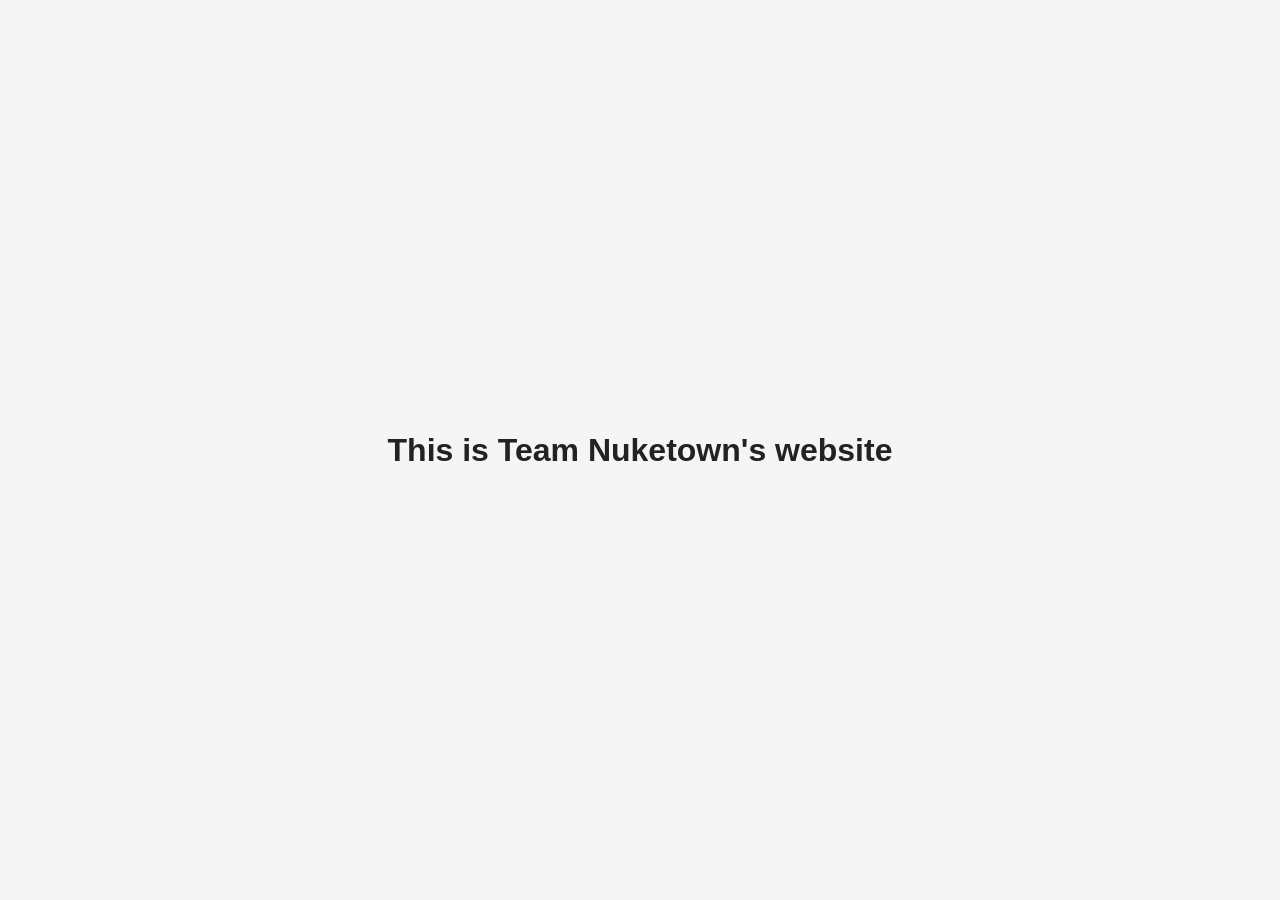
==== commit 4b6bbbcb: "Add files via upload" ====
--- a/index.html
+++ b/index.html
@@ -3,143 +3,13 @@
 <head>
   <meta charset="UTF-8">
   <meta name="viewport" content="width=device-width, initial-scale=1.0">
-  <title>Batuhan Kantas  Computer Science</title>
-  <link rel="stylesheet" href="style.css">
+  <title>Team Nuketown</title>
+  <style>
+    body { font-family: Arial, sans-serif; margin: 0; min-height: 100vh; display: grid; place-items: center; background: #f5f5f5; color: #222; }
+    h1 { text-align: center; }
+  </style>
 </head>
 <body>
-
-  <!-- NAVBAR -->
-  <nav class="navbar">
-    <div class="nav-inner">
-      <a href="index.html" class="nav-logo">BK<span>.</span></a>
-      <button class="hamburger" id="hamburger" aria-label="Toggle navigation">
-        <span></span><span></span><span></span>
-      </button>
-      <ul class="nav-links" id="nav-links">
-        <li><a href="index.html" class="active">Home</a></li>
-        <li><a href="projects.html">Projects</a></li>
-        <li><a href="contact.html" class="nav-cta">Contact</a></li>
-      </ul>
-    </div>
-  </nav>
-
-  <!-- HERO -->
-  <section class="hero">
-    <div class="hero-inner">
-      <div class="hero-eyebrow">Available for internships · Summer 2026</div>
-      <h1>Hi, I'm <em>Batuhan</em> <br>I build for the web.</h1>
-      <p class="hero-sub">First-year Computer Science student at the University of York, focused on backend development and cloud computing.</p>
-      <div class="hero-btns">
-        <a href="projects.html" class="btn btn-primary">View my projects →</a>
-        <a href="contact.html" class="btn btn-outline">Get in touch</a>
-      </div>
-    </div>
-  </section>
-
-  <!-- ABOUT -->
-  <section class="page" id="about">
-    <div class="about-grid">
-      <div>
-        <div class="about-avatar">
-          <span class="avatar-initials">BK</span>
-        </div>
-      </div>
-      <div class="about-content">
-        <p class="section-label">About me</p>
-        <h2>Building reliable apps that solve real problems</h2>
-        <p>I'm a first-year Computer Science student at the University of York, learning the fundamentals of programming, web development, computer architecture, and databases.</p>
-        <p>I'm currently looking for internship and placement opportunities where I can develop my skills in web development and data engineering.</p>
-        <p>Outside my studies, I enjoy hackathons, coding challenges, and working on small side projects — and I'm always looking for new things to learn.</p>
-        <div class="about-tags">
-          <span class="tag">Backend Development</span>
-          <span class="tag">Cloud Computing</span>
-          <span class="tag">Data Engineering</span>
-          <span class="tag">University of York</span>
-          <span class="tag">Year 1 CS</span>
-        </div>
-      </div>
-    </div>
-  </section>
-
-  <hr class="divider">
-
-  <!-- SKILLS -->
-  <section class="skills-section">
-    <div class="skills-inner">
-      <p class="section-label">Skills &amp; tools</p>
-      <h2 class="section-title">What I work with</h2>
-      <p class="section-desc">Languages, frameworks, and tools I use day to day.</p>
-      <div class="skills-grid">
-        <div class="skill-card">
-          <div class="skill-icon">🐍</div>
-          <h3>Python</h3>
-          <p>Data scripts, automation, and backend logic. My most-used language.</p>
-        </div>
-        <div class="skill-card">
-          <div class="skill-icon">☕</div>
-          <h3>Java</h3>
-          <p>Object-oriented programming and algorithms from my core modules.</p>
-        </div>
-        <div class="skill-card">
-          <div class="skill-icon">🌐</div>
-          <h3>HTML &amp; CSS</h3>
-          <p>Semantic markup and responsive layouts. Building this site!</p>
-        </div>
-        <div class="skill-card">
-          <div class="skill-icon">⚡</div>
-          <h3>JavaScript</h3>
-          <p>DOM manipulation, async fetch, and Supabase API integrations.</p>
-        </div>
-        <div class="skill-card">
-          <div class="skill-icon">🗄️</div>
-          <h3>SQL</h3>
-          <p>Database design, normalisation, and querying in PostgreSQL.</p>
-        </div>
-        <div class="skill-card">
-          <div class="skill-icon">🔧</div>
-          <h3>Git &amp; GitHub</h3>
-          <p>Version control, GitHub Pages deployment, and collaboration.</p>
-        </div>
-      </div>
-    </div>
-  </section>
-
-  <!-- BLOG -->
-  <section class="page" id="blog">
-    <p class="section-label">Blog &amp; notes</p>
-    <h2 class="section-title">Learning in public</h2>
-    <p class="section-desc">Short notes on CS concepts I've been studying. Writing it down helps me remember it.</p>
-    <div class="blog-grid">
-      <div class="blog-card">
-        <p class="blog-date">10 February 2026</p>
-        <h3>What is a CPU cache?</h3>
-        <p>A CPU cache is a small, very fast type of memory inside the processor. It stores copies of data the CPU uses often, so it doesn't have to wait for slower RAM. This makes programs run faster.</p>
-      </div>
-      <div class="blog-card">
-        <p class="blog-date">10 February 2026</p>
-        <h3>Intro to normalisation in databases</h3>
-        <p>Normalisation is the process of organising tables in a database so that each table focuses on one topic and there is minimal duplicated data. This keeps data consistent and easier to maintain.</p>
-      </div>
-      <div class="blog-card">
-        <p class="blog-date">14 February 2026</p>
-        <h3>How HTML and CSS connect</h3>
-        <p>This week I learned how HTML structure and CSS styling work together — how headings, sections, and paragraphs create the skeleton, and CSS controls how it looks on screen.</p>
-      </div>
-    </div>
-  </section>
-
-  <!-- FOOTER -->
-  <footer>
-    <p>Batuhan Kantas <span>·</span> Computer Science, University of York <span>·</span>
-      <a href="https://github.com/sfs561" target="_blank">GitHub</a>
-    </p>
-  </footer>
-
-  <script>
-    const hamburger = document.getElementById('hamburger');
-    const navLinks = document.getElementById('nav-links');
-    hamburger.addEventListener('click', () => navLinks.classList.toggle('open'));
-  </script>
-
+  <h1>This is Team Nuketown's website</h1>
 </body>
 </html>
